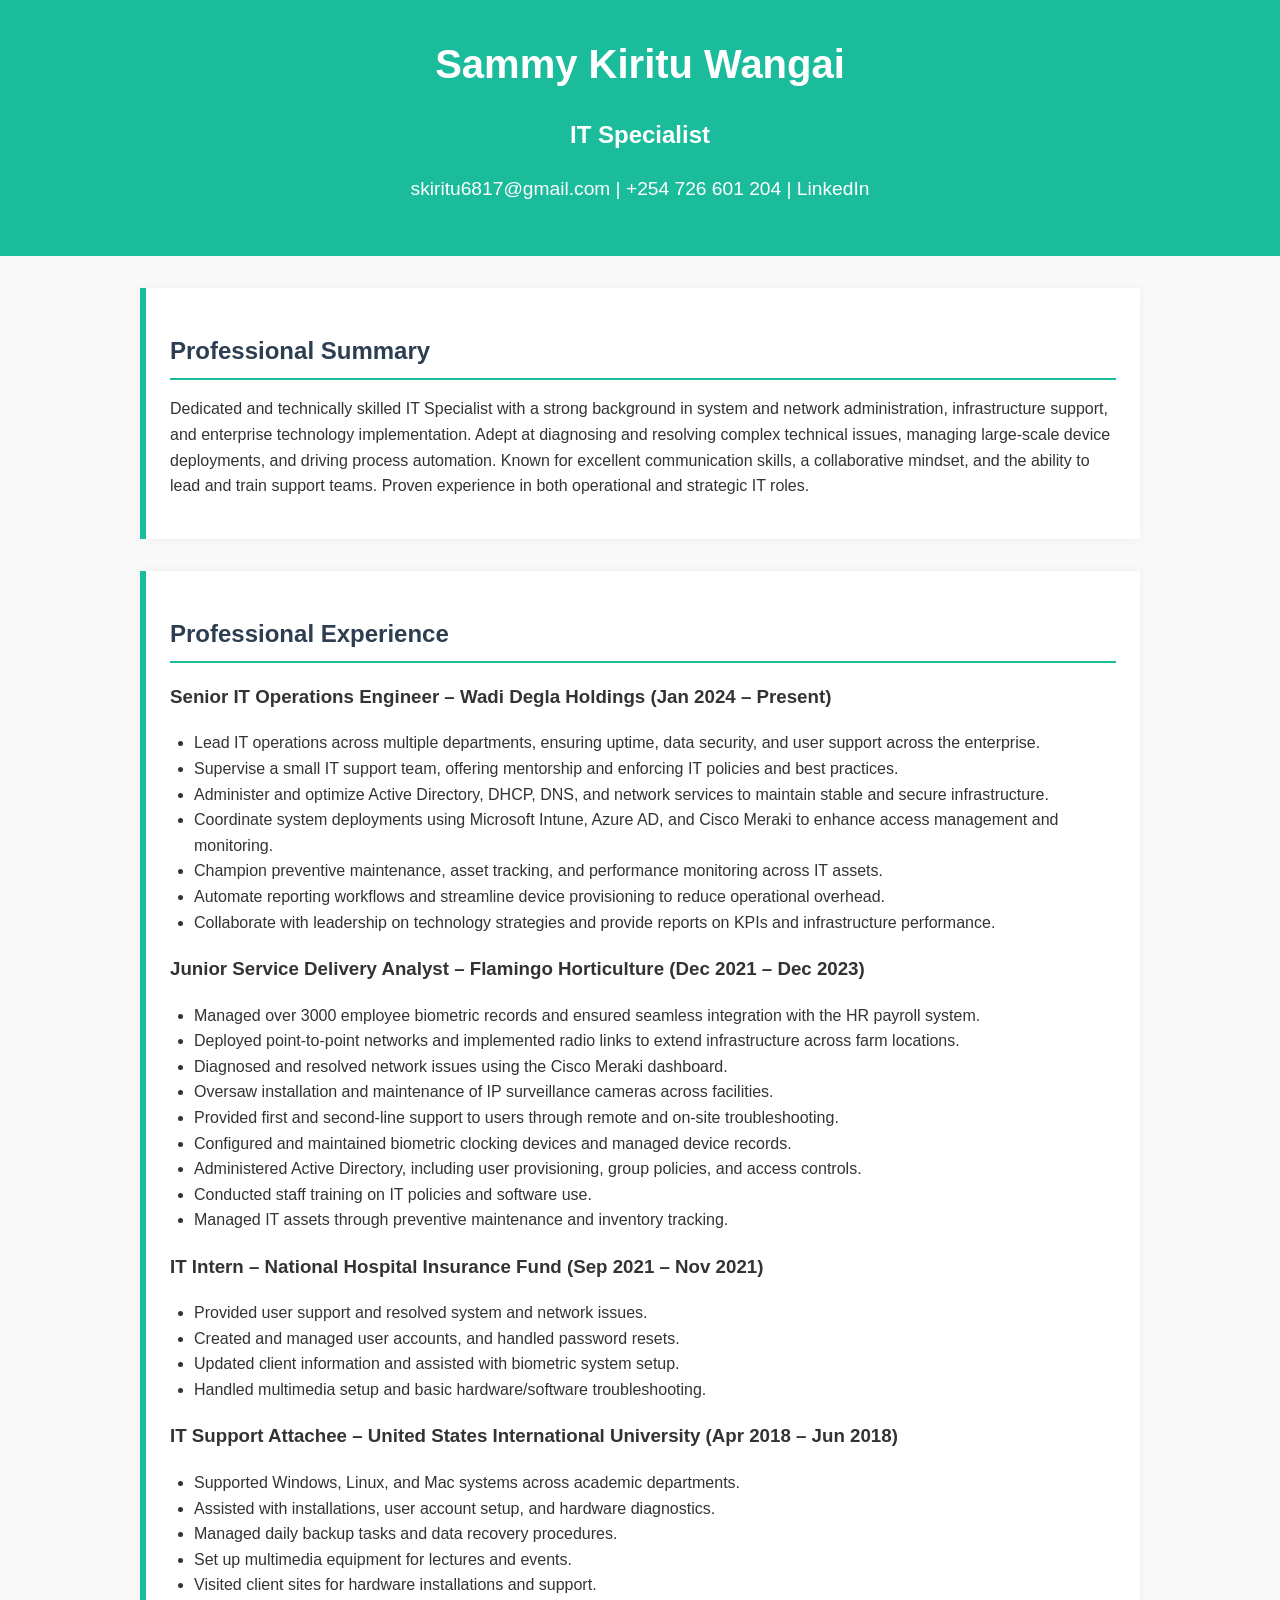
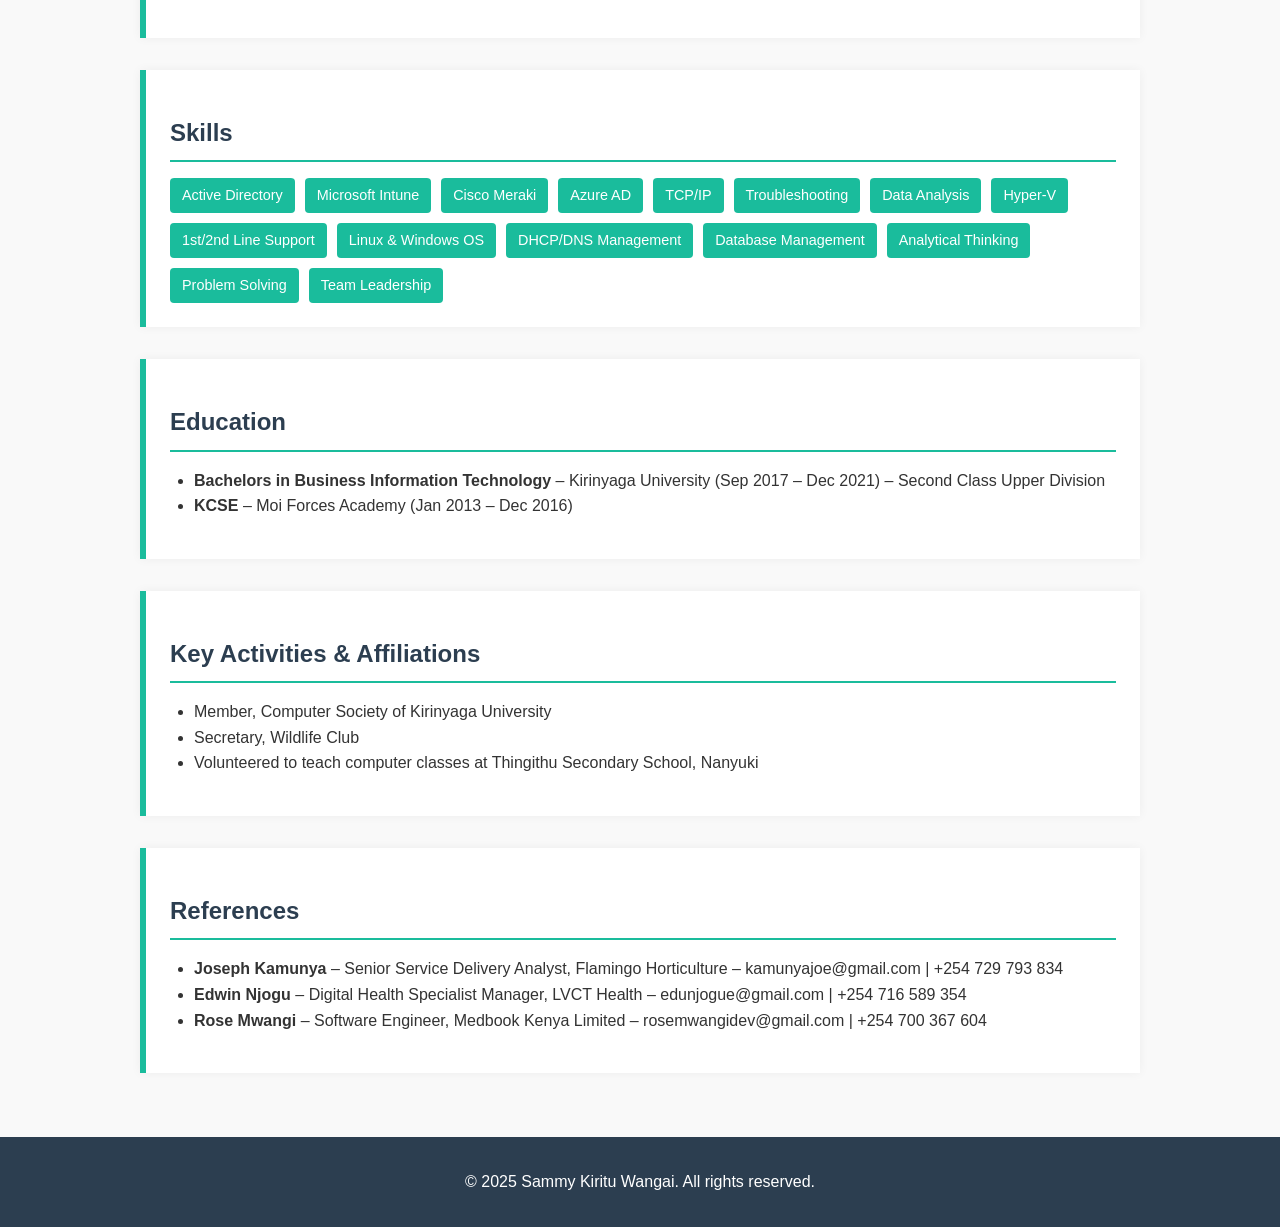
==== index.html @ 6f8961e1 "Update index.html" ====
<!DOCTYPE html>
<html lang="en">
<head>
  <meta charset="UTF-8" />
  <meta name="viewport" content="width=device-width, initial-scale=1.0" />
  <title>Sammy Kiritu Wangai - Portfolio</title>
  <style>
    :root {
      --primary-color: #1abc9c;
      --secondary-color: #2c3e50;
      --bg-color: #f9f9f9;
      --text-color: #333;
      --section-bg: #ffffff;
    }

    body {
      margin: 0;
      font-family: 'Segoe UI', Tahoma, Geneva, Verdana, sans-serif;
      background-color: var(--bg-color);
      color: var(--text-color);
      line-height: 1.6;
    }

    header {
      background: var(--primary-color);
      color: white;
      padding: 2rem 1rem;
      text-align: center;
    }

    header h1 {
      margin: 0;
      font-size: 2.5em;
    }

    header p {
      font-size: 1.2em;
    }

    .container {
      max-width: 1000px;
      margin: auto;
      padding: 2rem 1rem;
    }

    .section {
      background-color: var(--section-bg);
      margin-bottom: 2rem;
      padding: 1.5rem;
      border-left: 6px solid var(--primary-color);
      box-shadow: 0 0 10px rgba(0, 0, 0, 0.05);
    }

    .section-title {
      color: var(--secondary-color);
      font-size: 1.5em;
      border-bottom: 2px solid var(--primary-color);
      padding-bottom: 0.5rem;
      margin-bottom: 1rem;
    }

    .skills-grid {
      display: flex;
      flex-wrap: wrap;
      gap: 10px;
    }

    .skill {
      background-color: var(--primary-color);
      color: white;
      padding: 6px 12px;
      border-radius: 4px;
      font-size: 0.9em;
    }

    ul {
      list-style-type: disc;
      padding-left: 1.5rem;
    }

    a {
      color: var(--primary-color);
      text-decoration: none;
    }

    footer {
      text-align: center;
      padding: 2rem 1rem;
      background: var(--secondary-color);
      color: white;
    }
  </style>
</head>
<body>
  <header>
    <h1>Sammy Kiritu Wangai</h1>
    <h2>IT Specialist</h2>
    <p>skiritu6817@gmail.com | +254 726 601 204 | <a href="https://linkedin.com/in/sammy-wangai-91482a144" target="_blank" style="color : white">LinkedIn</a></p>
  </header>

  <div class="container">
    <section class="section">
      <h2 class="section-title">Professional Summary</h2>
      <p>Dedicated and technically skilled IT Specialist with a strong background in system and network administration, infrastructure support, and enterprise technology implementation. Adept at diagnosing and resolving complex technical issues, managing large-scale device deployments, and driving process automation. Known for excellent communication skills, a collaborative mindset, and the ability to lead and train support teams. Proven experience in both operational and strategic IT roles.</p>
    </section>

    <section class="section">
      <h2 class="section-title">Professional Experience</h2>
      <h3>Senior IT Operations Engineer – Wadi Degla Holdings (Jan 2024 – Present)</h3>
      <ul>
        <li>Lead IT operations across multiple departments, ensuring uptime, data security, and user support across the enterprise.</li>
        <li>Supervise a small IT support team, offering mentorship and enforcing IT policies and best practices.</li>
        <li>Administer and optimize Active Directory, DHCP, DNS, and network services to maintain stable and secure infrastructure.</li>
        <li>Coordinate system deployments using Microsoft Intune, Azure AD, and Cisco Meraki to enhance access management and monitoring.</li>
        <li>Champion preventive maintenance, asset tracking, and performance monitoring across IT assets.</li>
        <li>Automate reporting workflows and streamline device provisioning to reduce operational overhead.</li>
        <li>Collaborate with leadership on technology strategies and provide reports on KPIs and infrastructure performance.</li>
      </ul>
      <h3>Junior Service Delivery Analyst – Flamingo Horticulture (Dec 2021 – Dec 2023)</h3>
      <ul>
        <li>Managed over 3000 employee biometric records and ensured seamless integration with the HR payroll system.</li>
        <li>Deployed point-to-point networks and implemented radio links to extend infrastructure across farm locations.</li>
        <li>Diagnosed and resolved network issues using the Cisco Meraki dashboard.</li>
        <li>Oversaw installation and maintenance of IP surveillance cameras across facilities.</li>
        <li>Provided first and second-line support to users through remote and on-site troubleshooting.</li>
        <li>Configured and maintained biometric clocking devices and managed device records.</li>
        <li>Administered Active Directory, including user provisioning, group policies, and access controls.</li>
        <li>Conducted staff training on IT policies and software use.</li>
        <li>Managed IT assets through preventive maintenance and inventory tracking.</li>
      </ul>
      <h3>IT Intern – National Hospital Insurance Fund (Sep 2021 – Nov 2021)</h3>
      <ul>
        <li>Provided user support and resolved system and network issues.</li>
        <li>Created and managed user accounts, and handled password resets.</li>
        <li>Updated client information and assisted with biometric system setup.</li>
        <li>Handled multimedia setup and basic hardware/software troubleshooting.</li>
      </ul>
      <h3>IT Support Attachee – United States International University (Apr 2018 – Jun 2018)</h3>
      <ul>
        <li>Supported Windows, Linux, and Mac systems across academic departments.</li>
        <li>Assisted with installations, user account setup, and hardware diagnostics.</li>
        <li>Managed daily backup tasks and data recovery procedures.</li>
        <li>Set up multimedia equipment for lectures and events.</li>
        <li>Visited client sites for hardware installations and support.</li>
      </ul>
    </section>

    <section class="section">
      <h2 class="section-title">Skills</h2>
      <div class="skills-grid">
        <span class="skill">Active Directory</span>
        <span class="skill">Microsoft Intune</span>
        <span class="skill">Cisco Meraki</span>
        <span class="skill">Azure AD</span>
        <span class="skill">TCP/IP</span>
        <span class="skill">Troubleshooting</span>
        <span class="skill">Data Analysis</span>
        <span class="skill">Hyper-V</span>
        <span class="skill">1st/2nd Line Support</span>
        <span class="skill">Linux & Windows OS</span>
        <span class="skill">DHCP/DNS Management</span>
        <span class="skill">Database Management</span>
        <span class="skill">Analytical Thinking</span>
        <span class="skill">Problem Solving</span>
        <span class="skill">Team Leadership</span>
      </div>
    </section>

    <section class="section">
      <h2 class="section-title">Education</h2>
      <ul>
        <li><strong>Bachelors in Business Information Technology</strong> – Kirinyaga University (Sep 2017 – Dec 2021) – Second Class Upper Division</li>
        <li><strong>KCSE</strong> – Moi Forces Academy (Jan 2013 – Dec 2016)</li>
      </ul>
    </section>

    <section class="section">
      <h2 class="section-title">Key Activities & Affiliations</h2>
      <ul>
        <li>Member, Computer Society of Kirinyaga University</li>
        <li>Secretary, Wildlife Club</li>
        <li>Volunteered to teach computer classes at Thingithu Secondary School, Nanyuki</li>
      </ul>
    </section>

    <section class="section">
      <h2 class="section-title">References</h2>
      <ul>
        <li><strong>Joseph Kamunya</strong> – Senior Service Delivery Analyst, Flamingo Horticulture – kamunyajoe@gmail.com | +254 729 793 834</li>
        <li><strong>Edwin Njogu</strong> – Digital Health Specialist Manager, LVCT Health – edunjogue@gmail.com | +254 716 589 354</li>
        <li><strong>Rose Mwangi</strong> – Software Engineer, Medbook Kenya Limited – rosemwangidev@gmail.com | +254 700 367 604</li>
      </ul>
    </section>
  </div>

  <footer>
    &copy; 2025 Sammy Kiritu Wangai. All rights reserved.
  </footer>
</body>
</html>
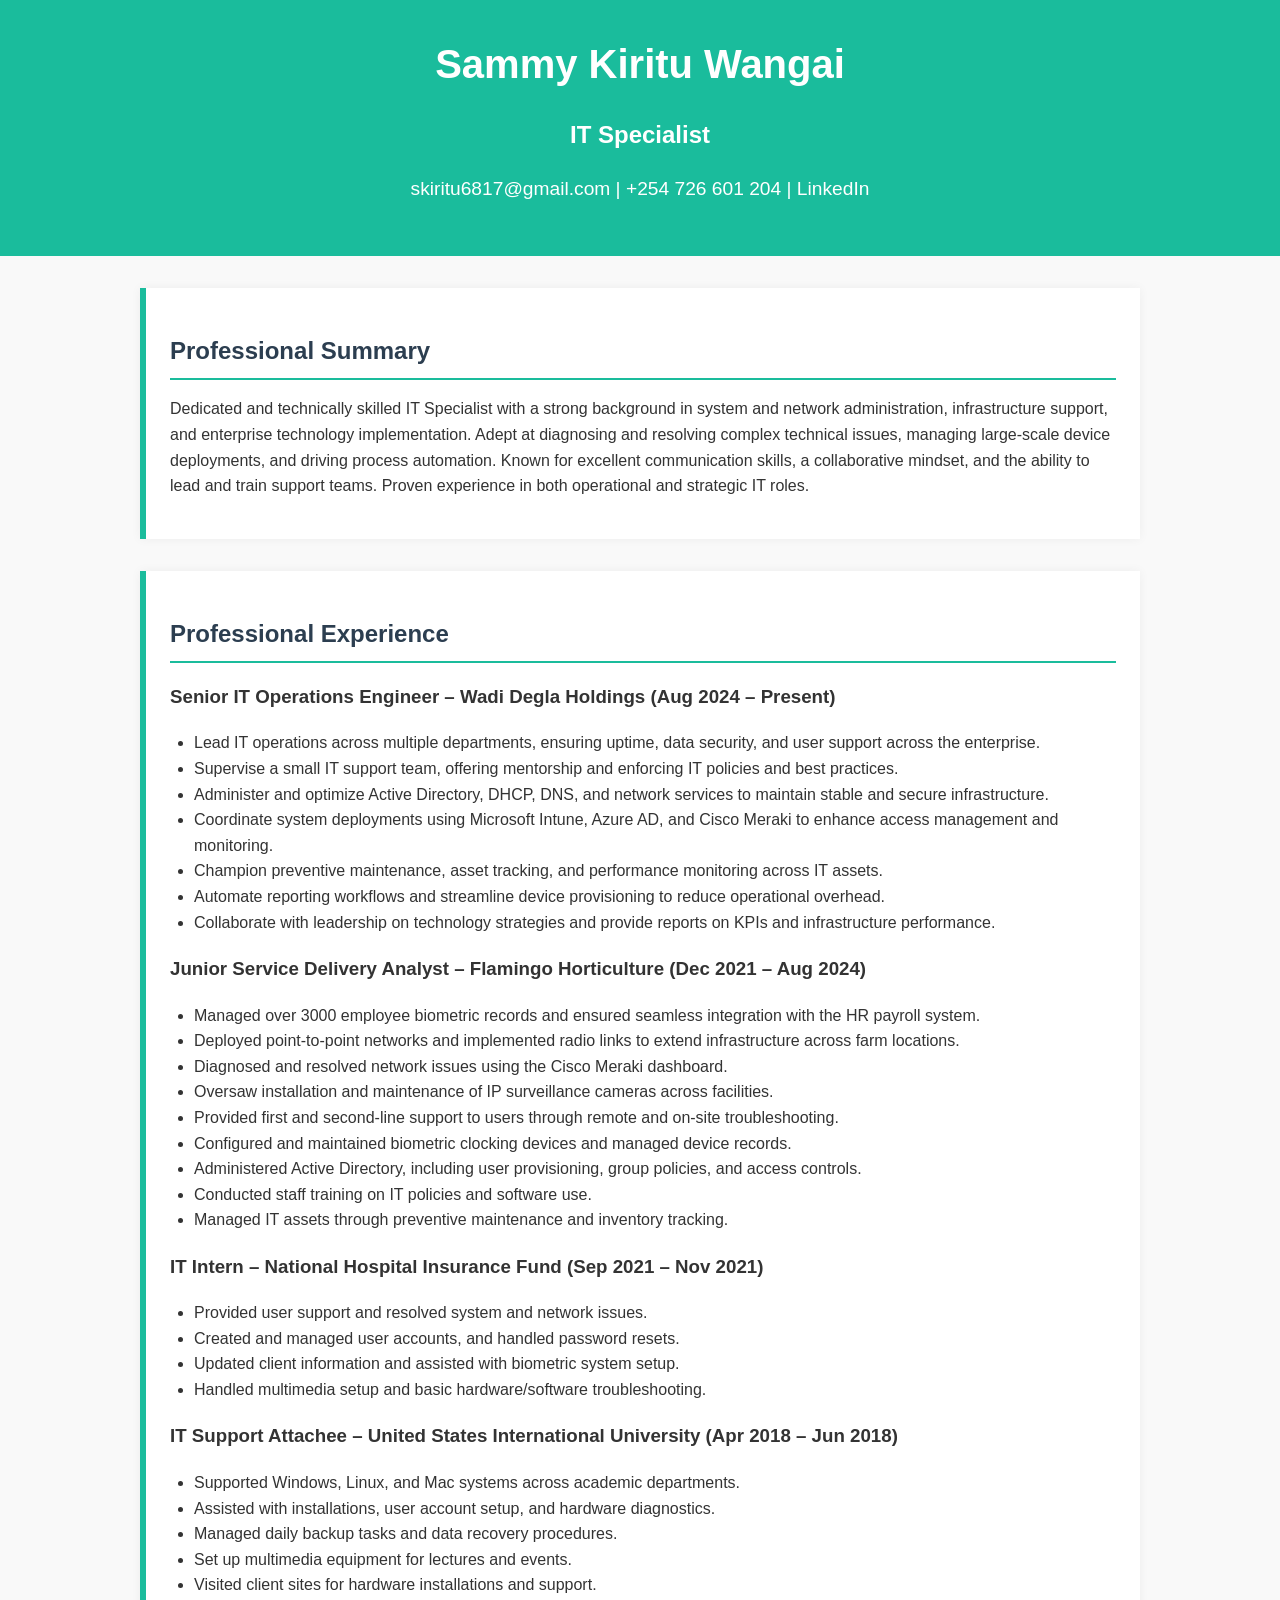
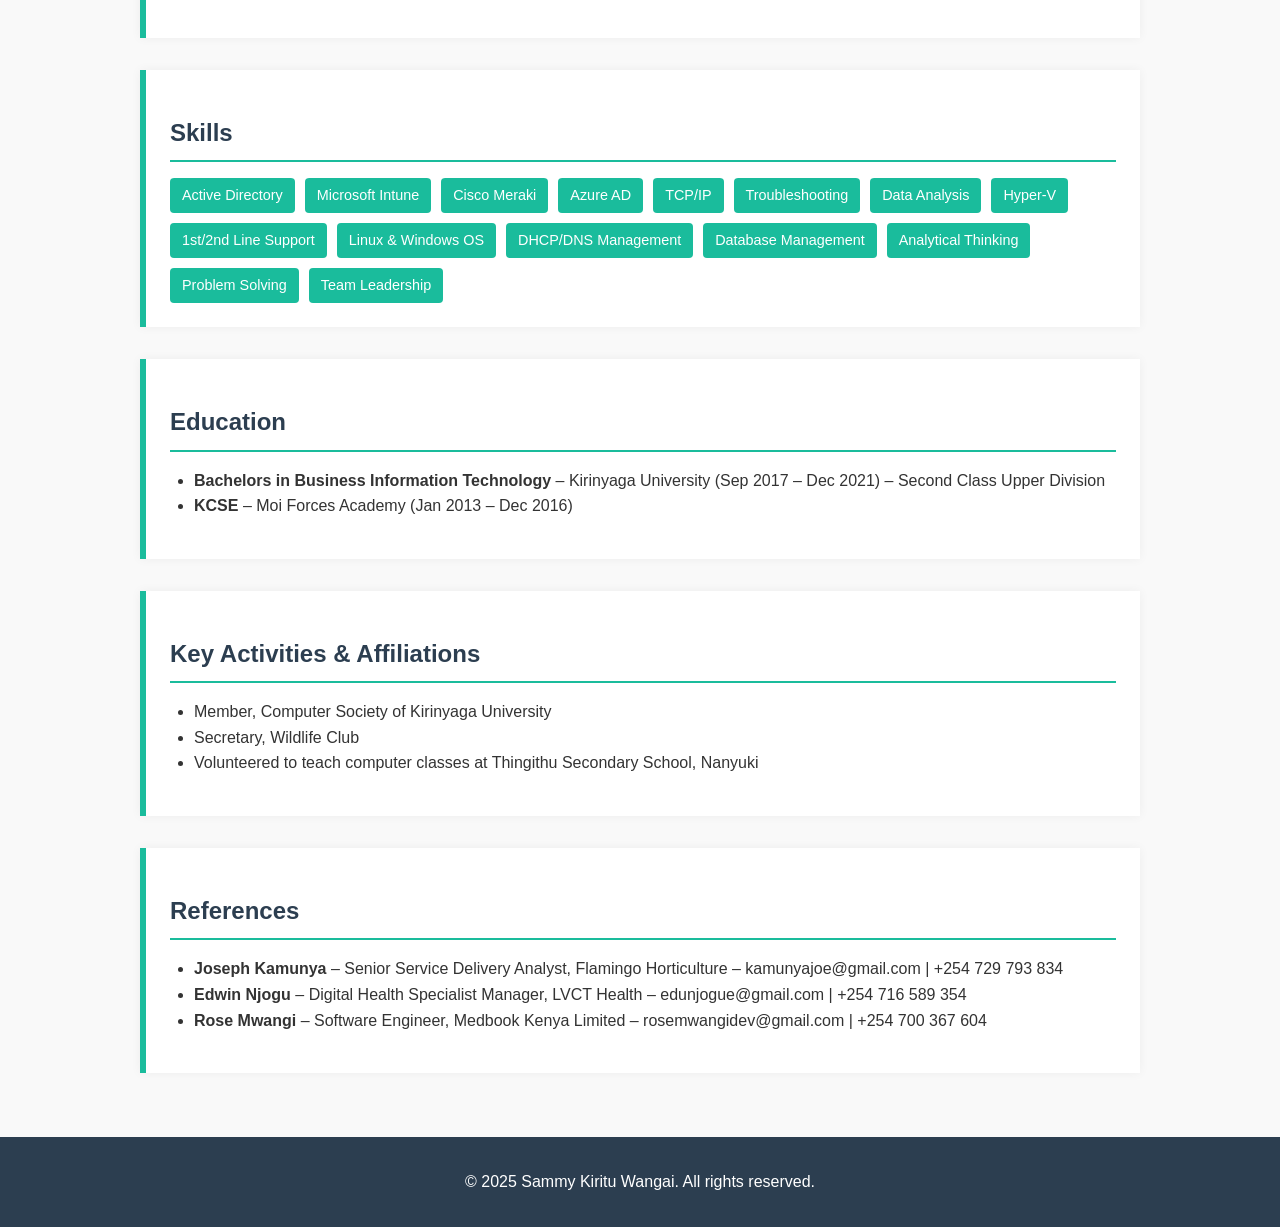
==== commit 4e52fa4b: "Update index.html" ====
--- a/index.html
+++ b/index.html
@@ -106,7 +106,7 @@
 
     <section class="section">
       <h2 class="section-title">Professional Experience</h2>
-      <h3>Senior IT Operations Engineer – Wadi Degla Holdings (Jan 2024 – Present)</h3>
+      <h3>Senior IT Operations Engineer – Wadi Degla Holdings (Aug 2024 – Present)</h3>
       <ul>
         <li>Lead IT operations across multiple departments, ensuring uptime, data security, and user support across the enterprise.</li>
         <li>Supervise a small IT support team, offering mentorship and enforcing IT policies and best practices.</li>
@@ -116,7 +116,7 @@
         <li>Automate reporting workflows and streamline device provisioning to reduce operational overhead.</li>
         <li>Collaborate with leadership on technology strategies and provide reports on KPIs and infrastructure performance.</li>
       </ul>
-      <h3>Junior Service Delivery Analyst – Flamingo Horticulture (Dec 2021 – Dec 2023)</h3>
+      <h3>Junior Service Delivery Analyst – Flamingo Horticulture (Dec 2021 – Aug 2024)</h3>
       <ul>
         <li>Managed over 3000 employee biometric records and ensured seamless integration with the HR payroll system.</li>
         <li>Deployed point-to-point networks and implemented radio links to extend infrastructure across farm locations.</li>
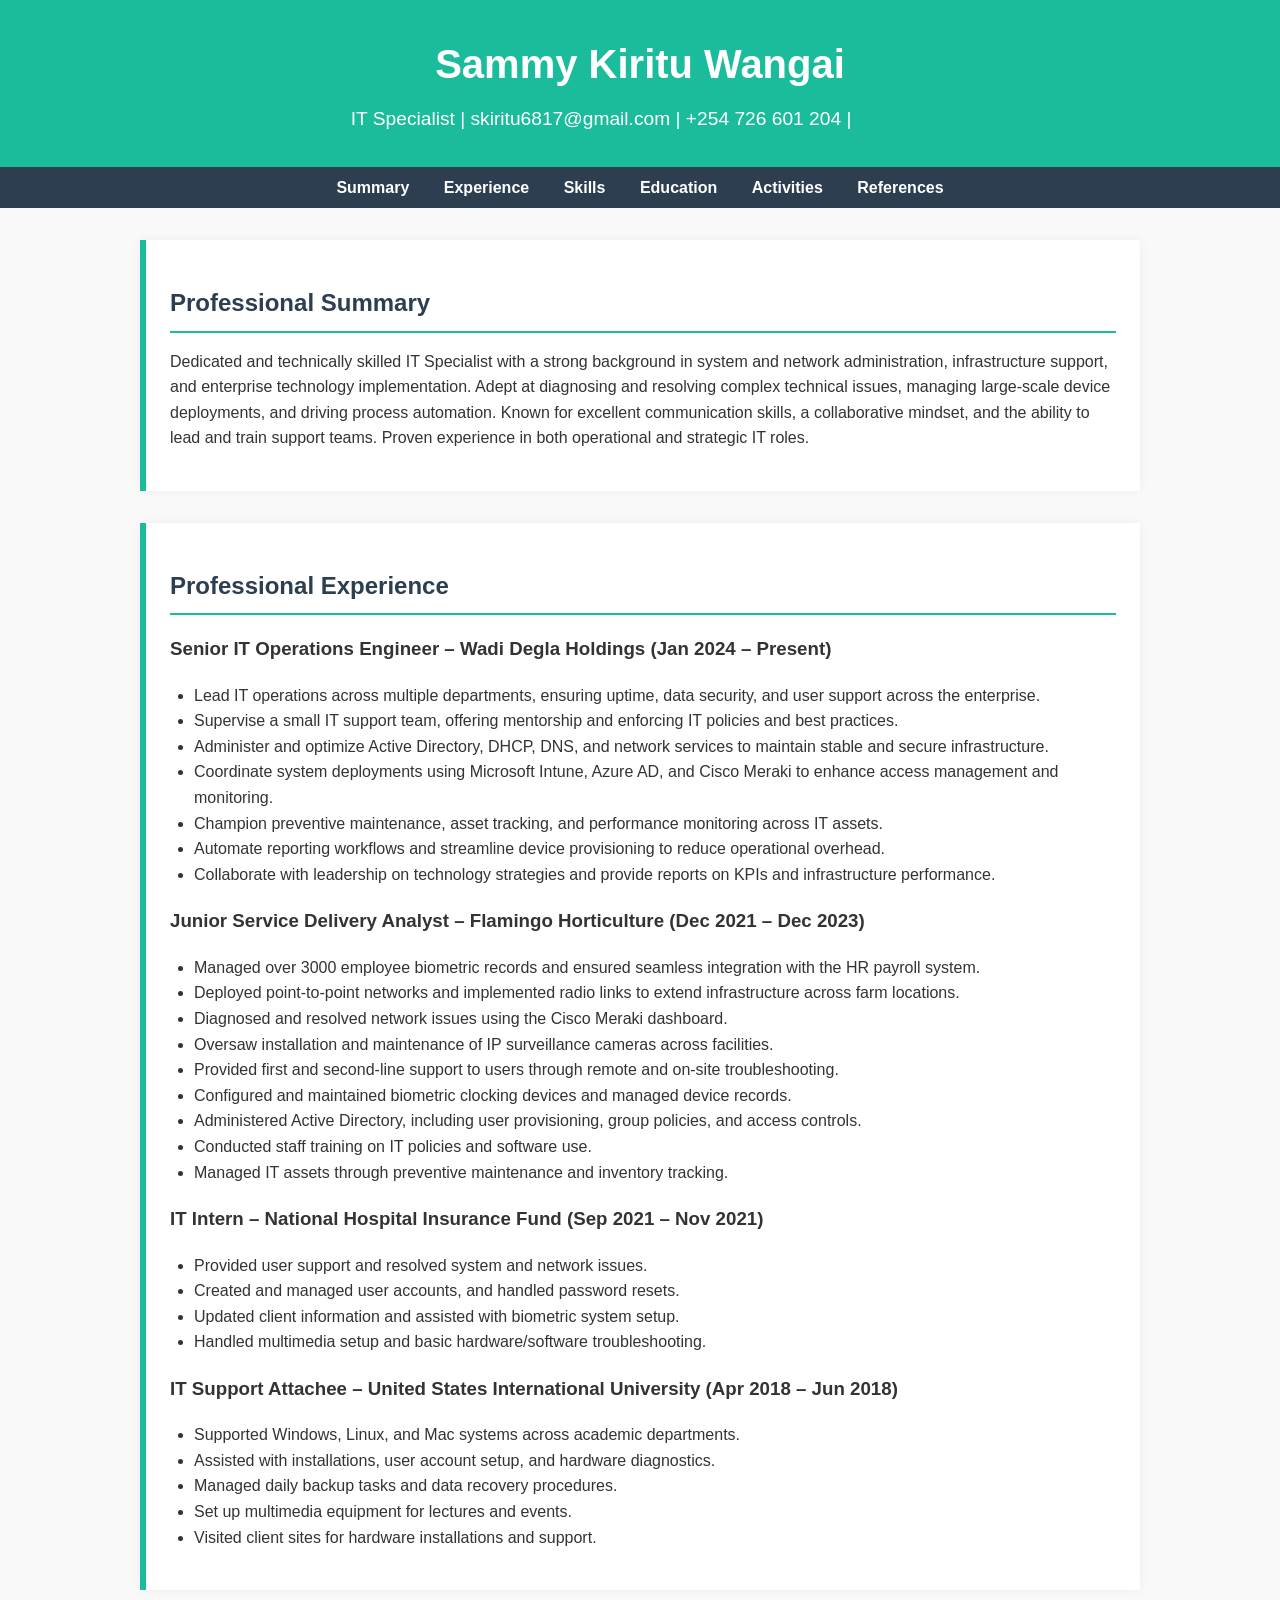
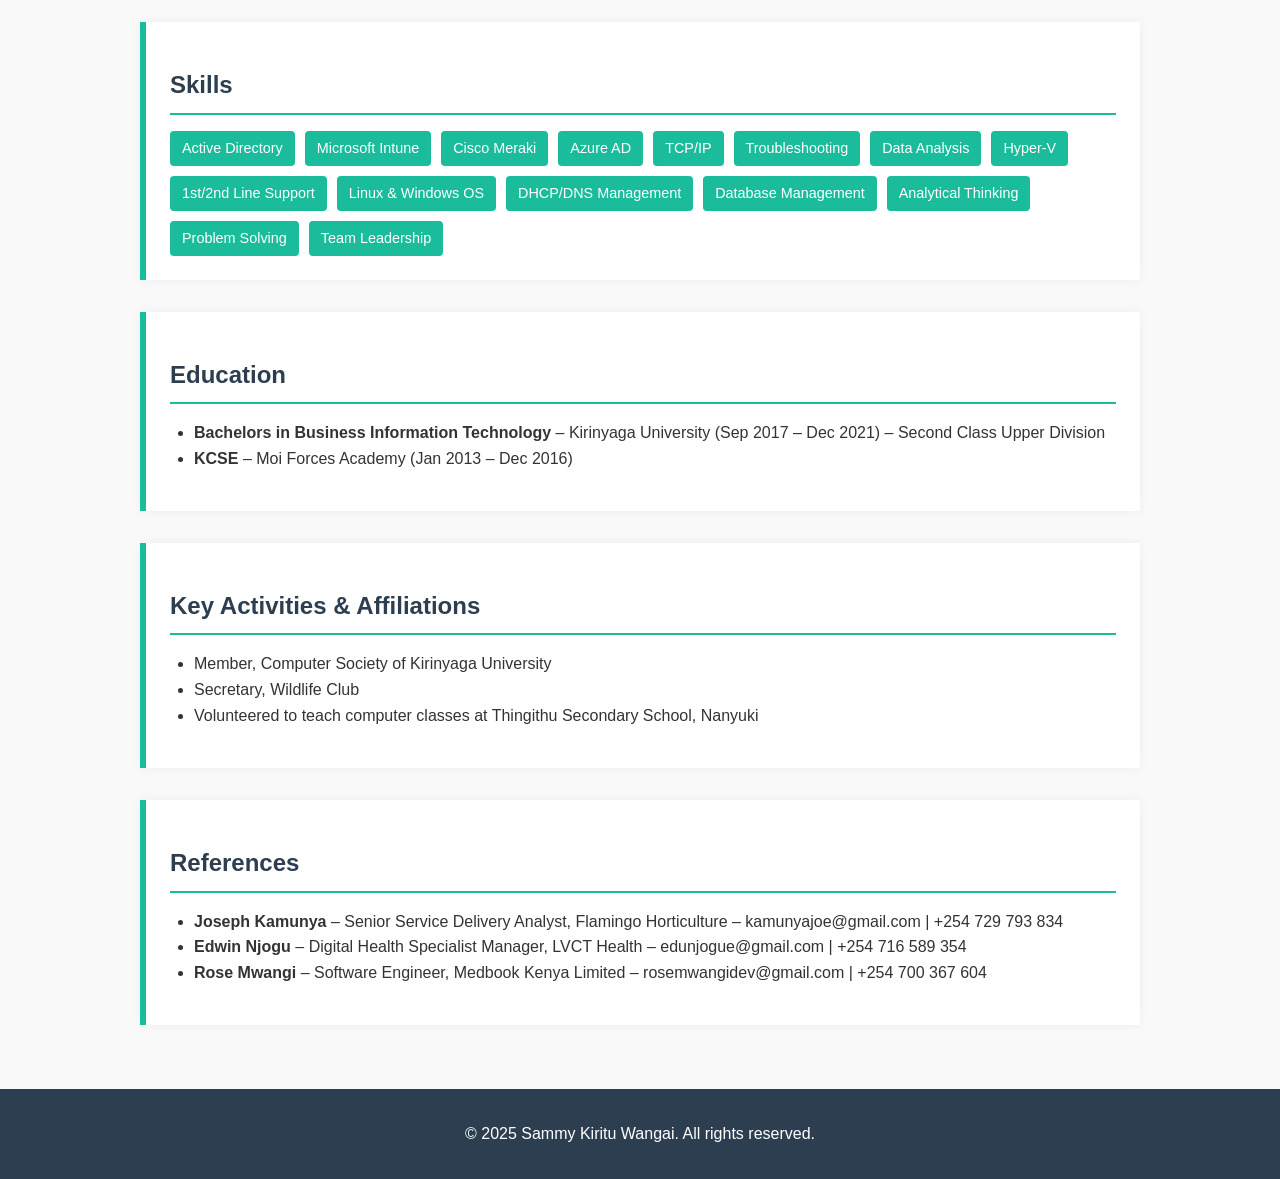
==== commit 44d1be20: "Update index.html" ====
--- a/index.html
+++ b/index.html
@@ -24,7 +24,7 @@
     header {
       background: var(--primary-color);
       color: white;
-      padding: 2rem 1rem;
+      padding: 2rem 1rem 1rem;
       text-align: center;
     }
 
@@ -35,6 +35,24 @@
 
     header p {
       font-size: 1.2em;
+      margin: 0.5rem 0 1rem;
+    }
+
+    nav {
+      background-color: var(--secondary-color);
+      padding: 0.5rem;
+      text-align: center;
+    }
+
+    nav a {
+      color: white;
+      margin: 0 15px;
+      text-decoration: none;
+      font-weight: bold;
+    }
+
+    nav a:hover {
+      text-decoration: underline;
     }
 
     .container {
@@ -94,19 +112,27 @@
 <body>
   <header>
     <h1>Sammy Kiritu Wangai</h1>
-    <h2>IT Specialist</h2>
-    <p>skiritu6817@gmail.com | +254 726 601 204 | <a href="https://linkedin.com/in/sammy-wangai-91482a144" target="_blank" style="color : white">LinkedIn</a></p>
+    <p>IT Specialist | skiritu6817@gmail.com | +254 726 601 204 | <a href="https://linkedin.com/in/sammy-wangai-91482a144" target="_blank">LinkedIn</a></p>
   </header>
 
+  <nav>
+    <a href="#summary">Summary</a>
+    <a href="#experience">Experience</a>
+    <a href="#skills">Skills</a>
+    <a href="#education">Education</a>
+    <a href="#activities">Activities</a>
+    <a href="#references">References</a>
+  </nav>
+
   <div class="container">
-    <section class="section">
+    <section class="section" id="summary">
       <h2 class="section-title">Professional Summary</h2>
       <p>Dedicated and technically skilled IT Specialist with a strong background in system and network administration, infrastructure support, and enterprise technology implementation. Adept at diagnosing and resolving complex technical issues, managing large-scale device deployments, and driving process automation. Known for excellent communication skills, a collaborative mindset, and the ability to lead and train support teams. Proven experience in both operational and strategic IT roles.</p>
     </section>
 
-    <section class="section">
+    <section class="section" id="experience">
       <h2 class="section-title">Professional Experience</h2>
-      <h3>Senior IT Operations Engineer – Wadi Degla Holdings (Aug 2024 – Present)</h3>
+      <h3>Senior IT Operations Engineer – Wadi Degla Holdings (Jan 2024 – Present)</h3>
       <ul>
         <li>Lead IT operations across multiple departments, ensuring uptime, data security, and user support across the enterprise.</li>
         <li>Supervise a small IT support team, offering mentorship and enforcing IT policies and best practices.</li>
@@ -116,7 +142,7 @@
         <li>Automate reporting workflows and streamline device provisioning to reduce operational overhead.</li>
         <li>Collaborate with leadership on technology strategies and provide reports on KPIs and infrastructure performance.</li>
       </ul>
-      <h3>Junior Service Delivery Analyst – Flamingo Horticulture (Dec 2021 – Aug 2024)</h3>
+      <h3>Junior Service Delivery Analyst – Flamingo Horticulture (Dec 2021 – Dec 2023)</h3>
       <ul>
         <li>Managed over 3000 employee biometric records and ensured seamless integration with the HR payroll system.</li>
         <li>Deployed point-to-point networks and implemented radio links to extend infrastructure across farm locations.</li>
@@ -145,7 +171,7 @@
       </ul>
     </section>
 
-    <section class="section">
+    <section class="section" id="skills">
       <h2 class="section-title">Skills</h2>
       <div class="skills-grid">
         <span class="skill">Active Directory</span>
@@ -166,7 +192,7 @@
       </div>
     </section>
 
-    <section class="section">
+    <section class="section" id="education">
       <h2 class="section-title">Education</h2>
       <ul>
         <li><strong>Bachelors in Business Information Technology</strong> – Kirinyaga University (Sep 2017 – Dec 2021) – Second Class Upper Division</li>
@@ -174,7 +200,7 @@
       </ul>
     </section>
 
-    <section class="section">
+    <section class="section" id="activities">
       <h2 class="section-title">Key Activities & Affiliations</h2>
       <ul>
         <li>Member, Computer Society of Kirinyaga University</li>
@@ -183,7 +209,7 @@
       </ul>
     </section>
 
-    <section class="section">
+    <section class="section" id="references">
       <h2 class="section-title">References</h2>
       <ul>
         <li><strong>Joseph Kamunya</strong> – Senior Service Delivery Analyst, Flamingo Horticulture – kamunyajoe@gmail.com | +254 729 793 834</li>
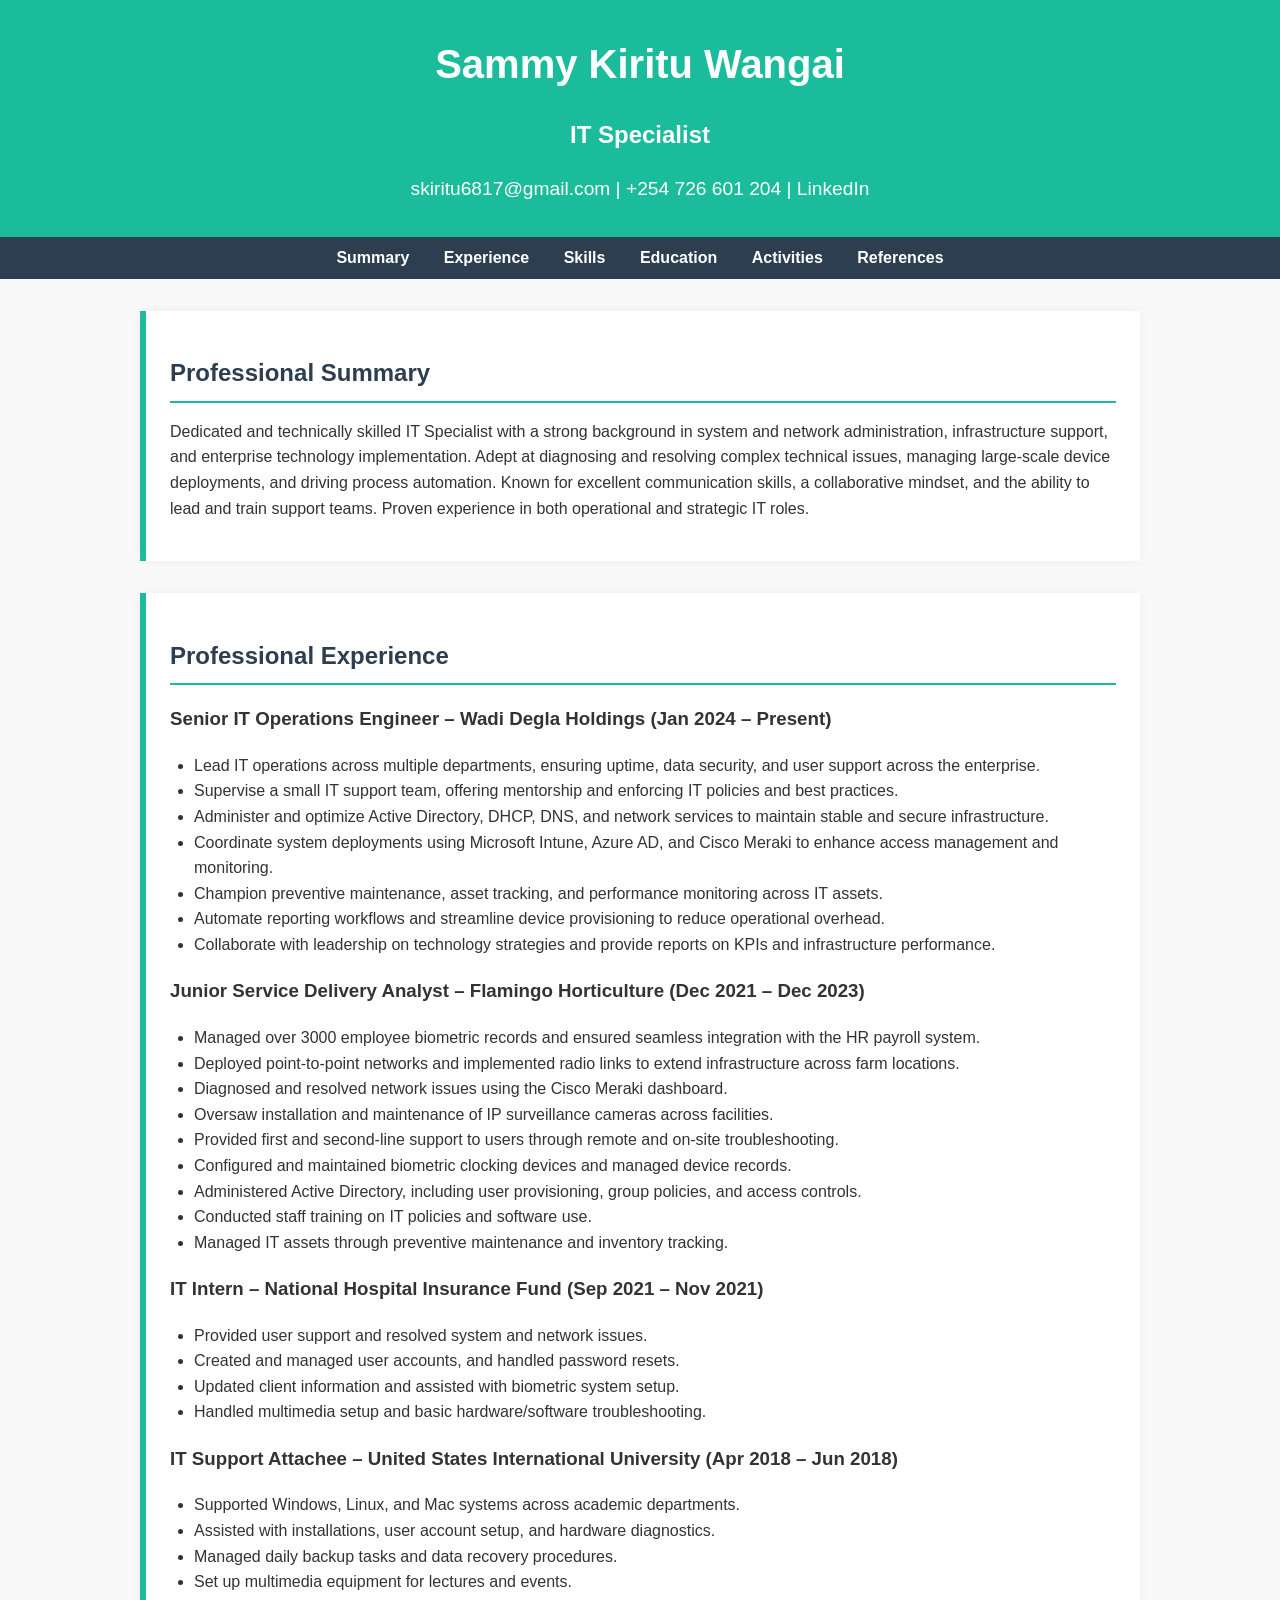
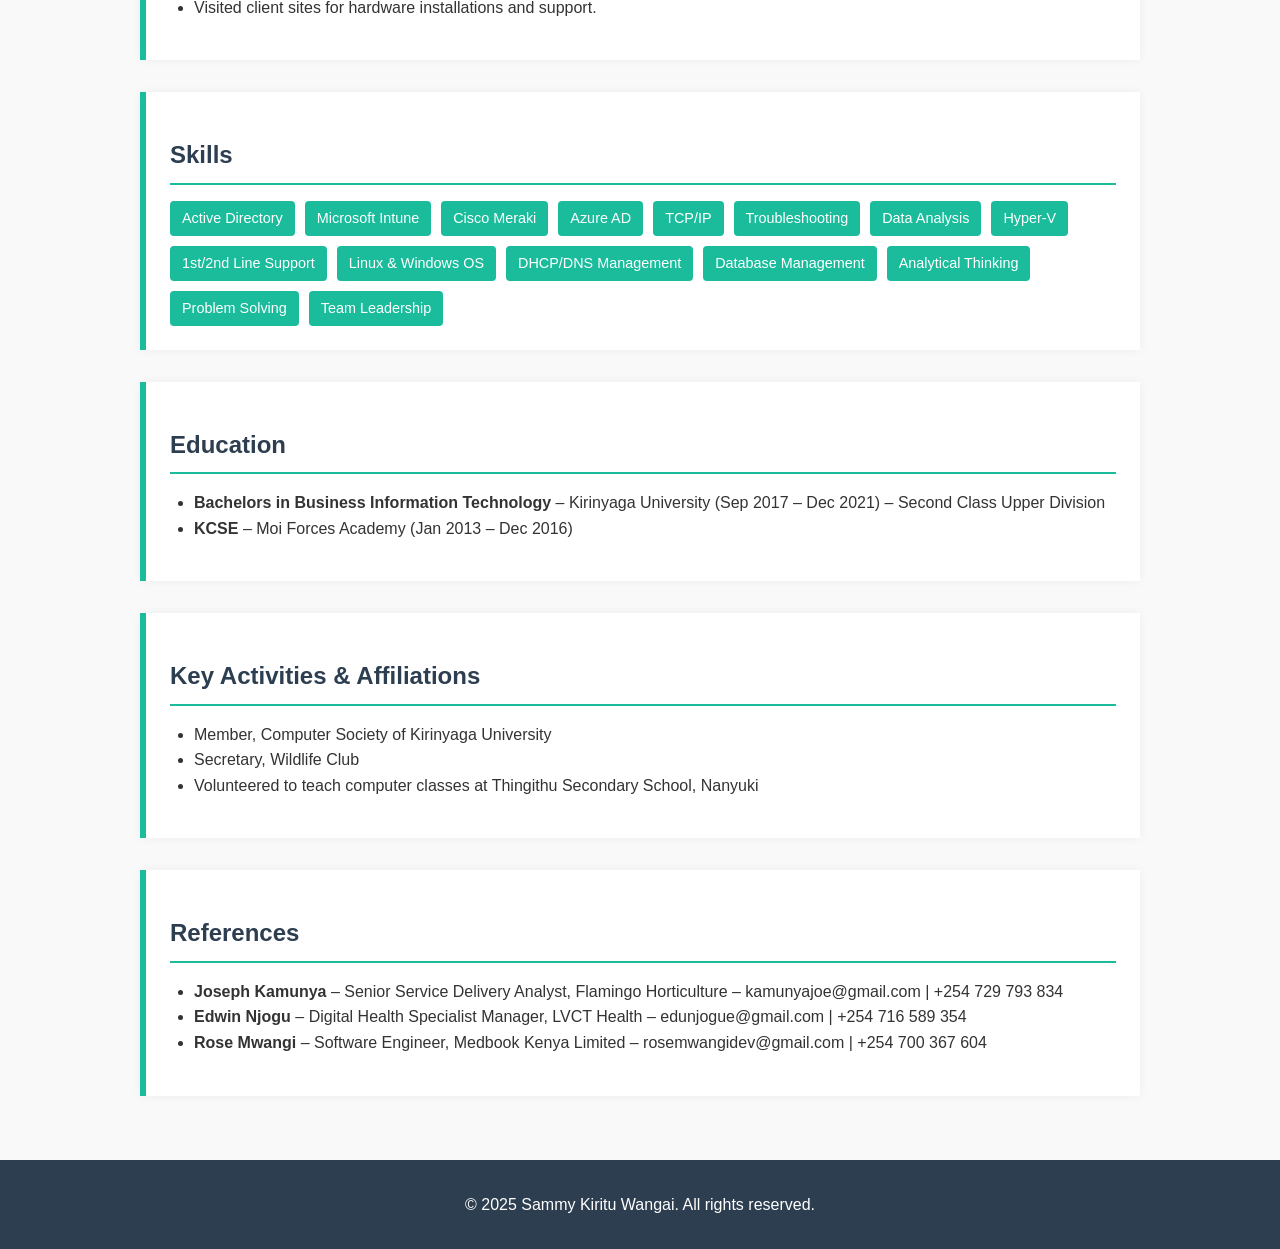
==== commit c5d6a6c0: "Update index.html" ====
--- a/index.html
+++ b/index.html
@@ -112,7 +112,8 @@
 <body>
   <header>
     <h1>Sammy Kiritu Wangai</h1>
-    <p>IT Specialist | skiritu6817@gmail.com | +254 726 601 204 | <a href="https://linkedin.com/in/sammy-wangai-91482a144" target="_blank">LinkedIn</a></p>
+    <h2>IT Specialist</h2>
+    <p>skiritu6817@gmail.com | +254 726 601 204 | <a href="https://linkedin.com/in/sammy-wangai-91482a144" target="_blank" style="color : white">LinkedIn</a></p>
   </header>
 
   <nav>
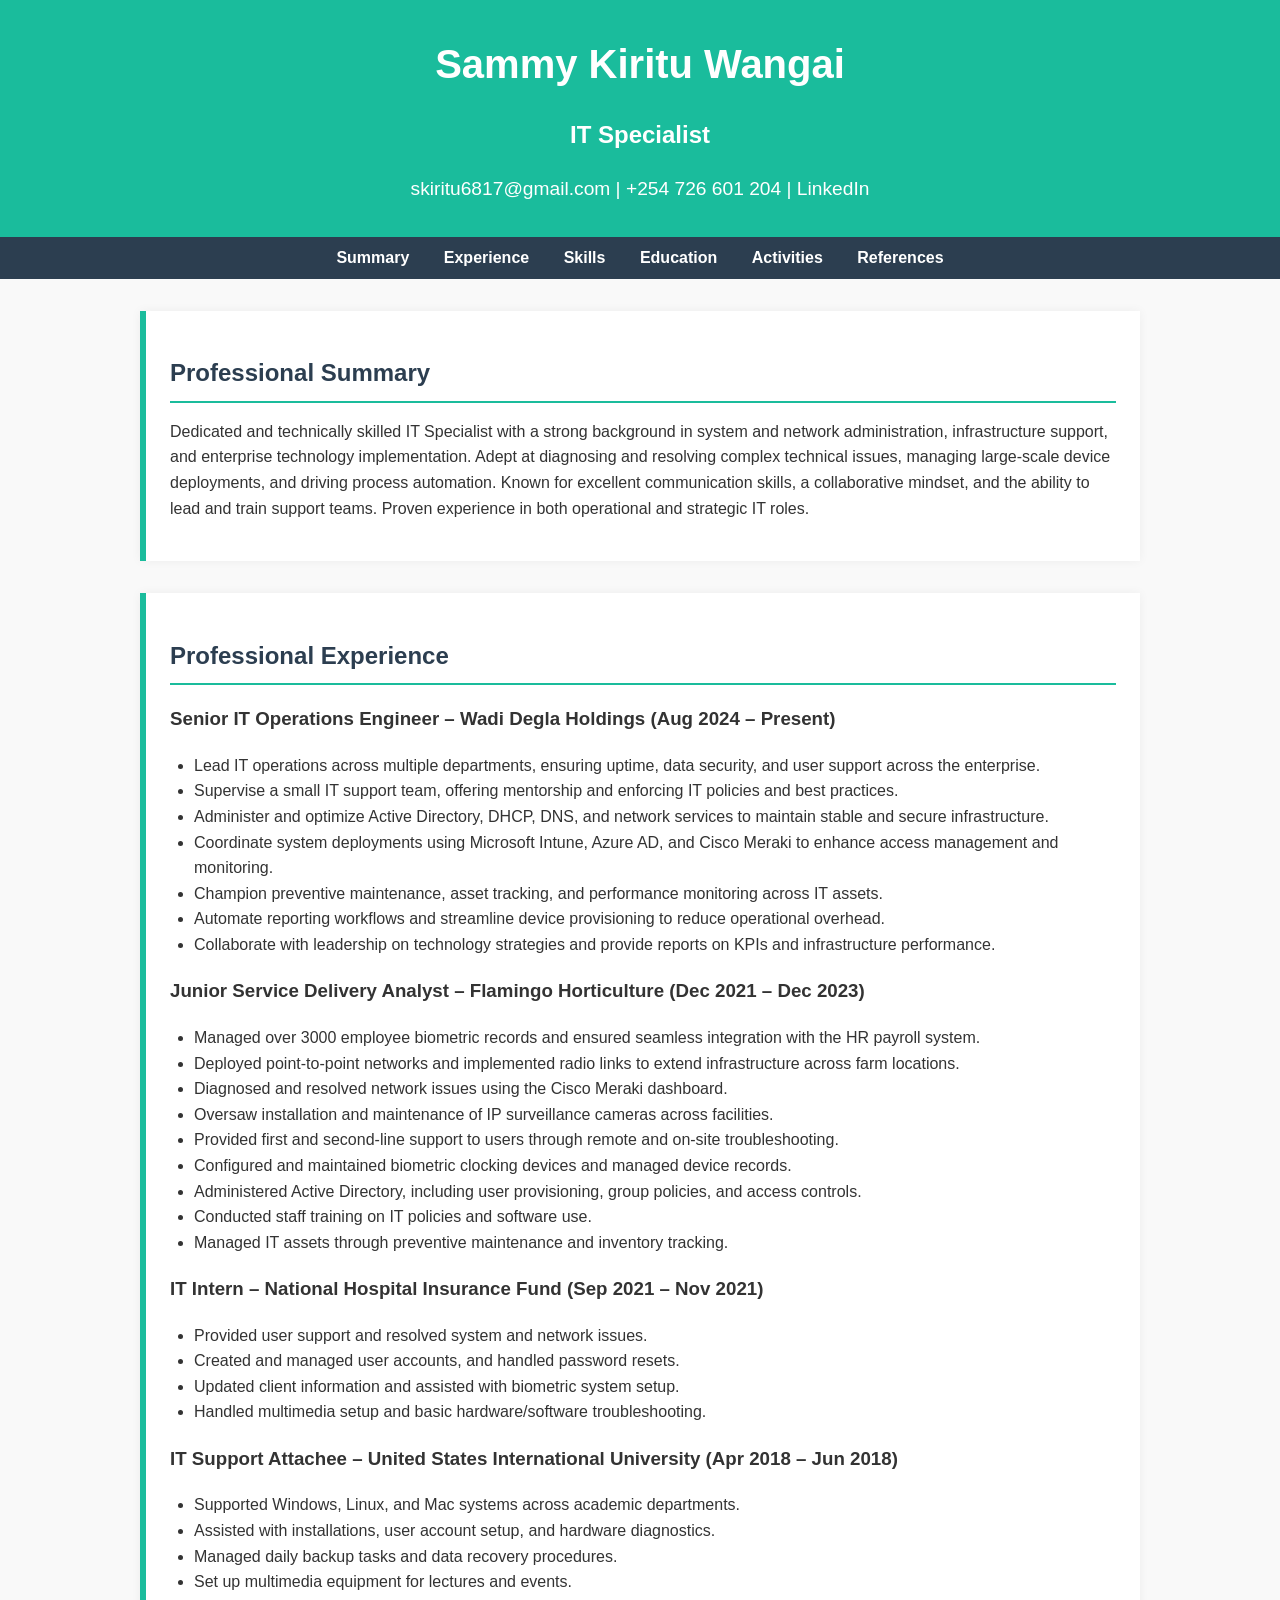
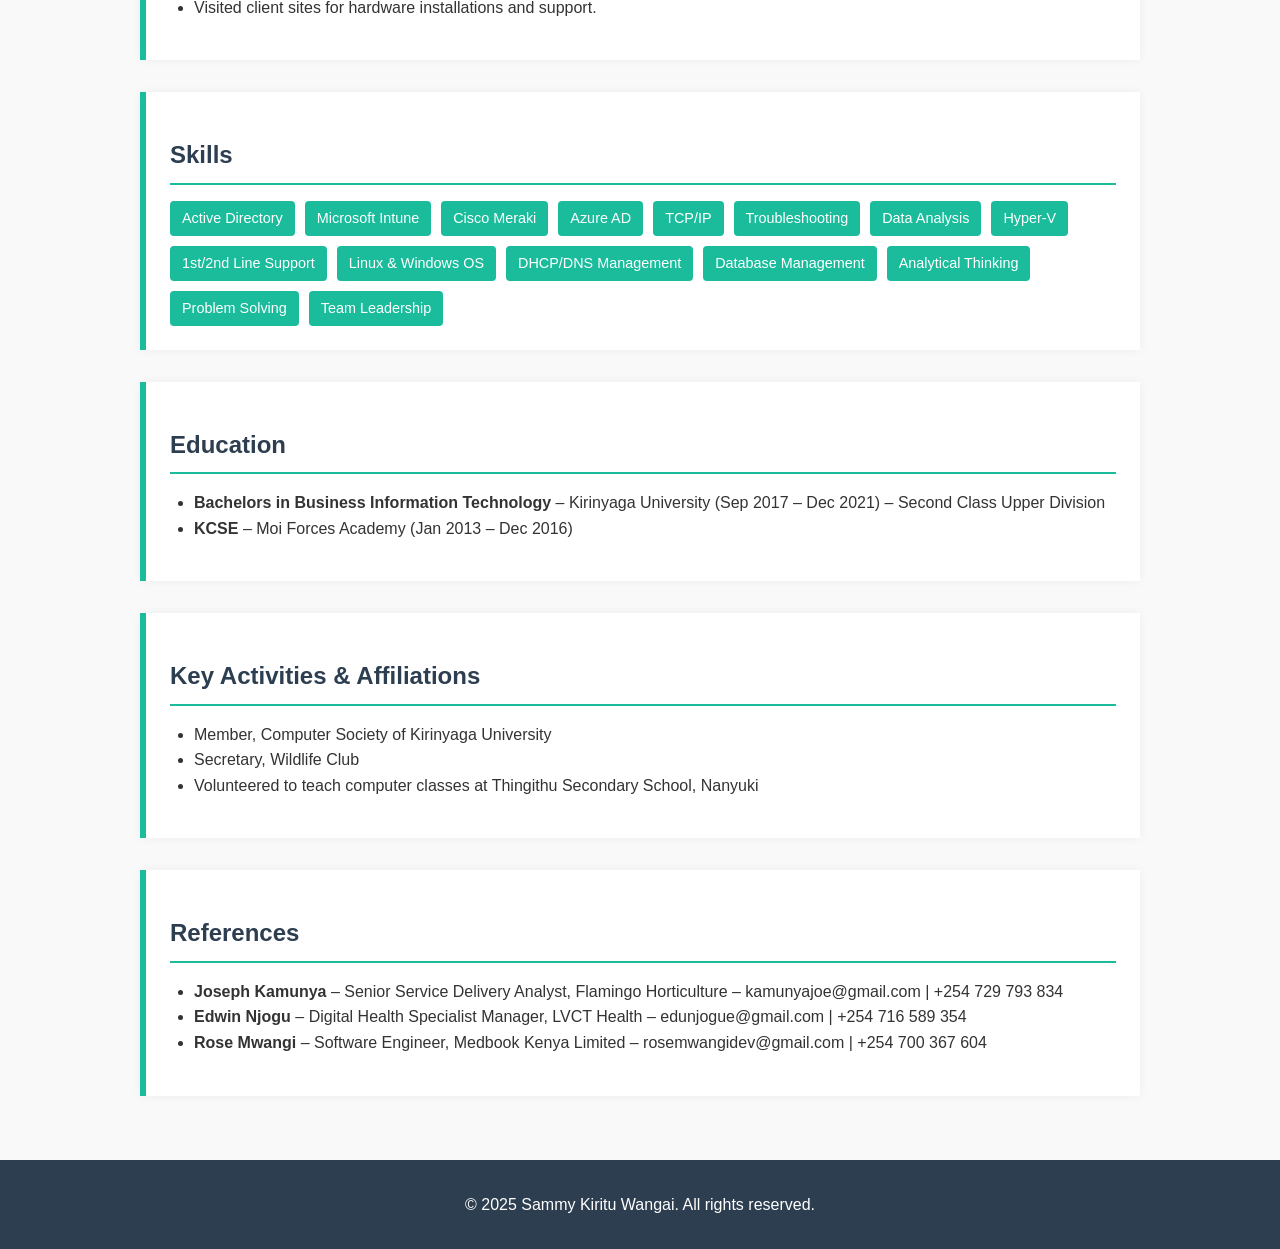
==== commit 12c6a015: "Update index.html" ====
--- a/index.html
+++ b/index.html
@@ -133,7 +133,7 @@
 
     <section class="section" id="experience">
       <h2 class="section-title">Professional Experience</h2>
-      <h3>Senior IT Operations Engineer – Wadi Degla Holdings (Jan 2024 – Present)</h3>
+      <h3>Senior IT Operations Engineer – Wadi Degla Holdings (Aug 2024 – Present)</h3>
       <ul>
         <li>Lead IT operations across multiple departments, ensuring uptime, data security, and user support across the enterprise.</li>
         <li>Supervise a small IT support team, offering mentorship and enforcing IT policies and best practices.</li>
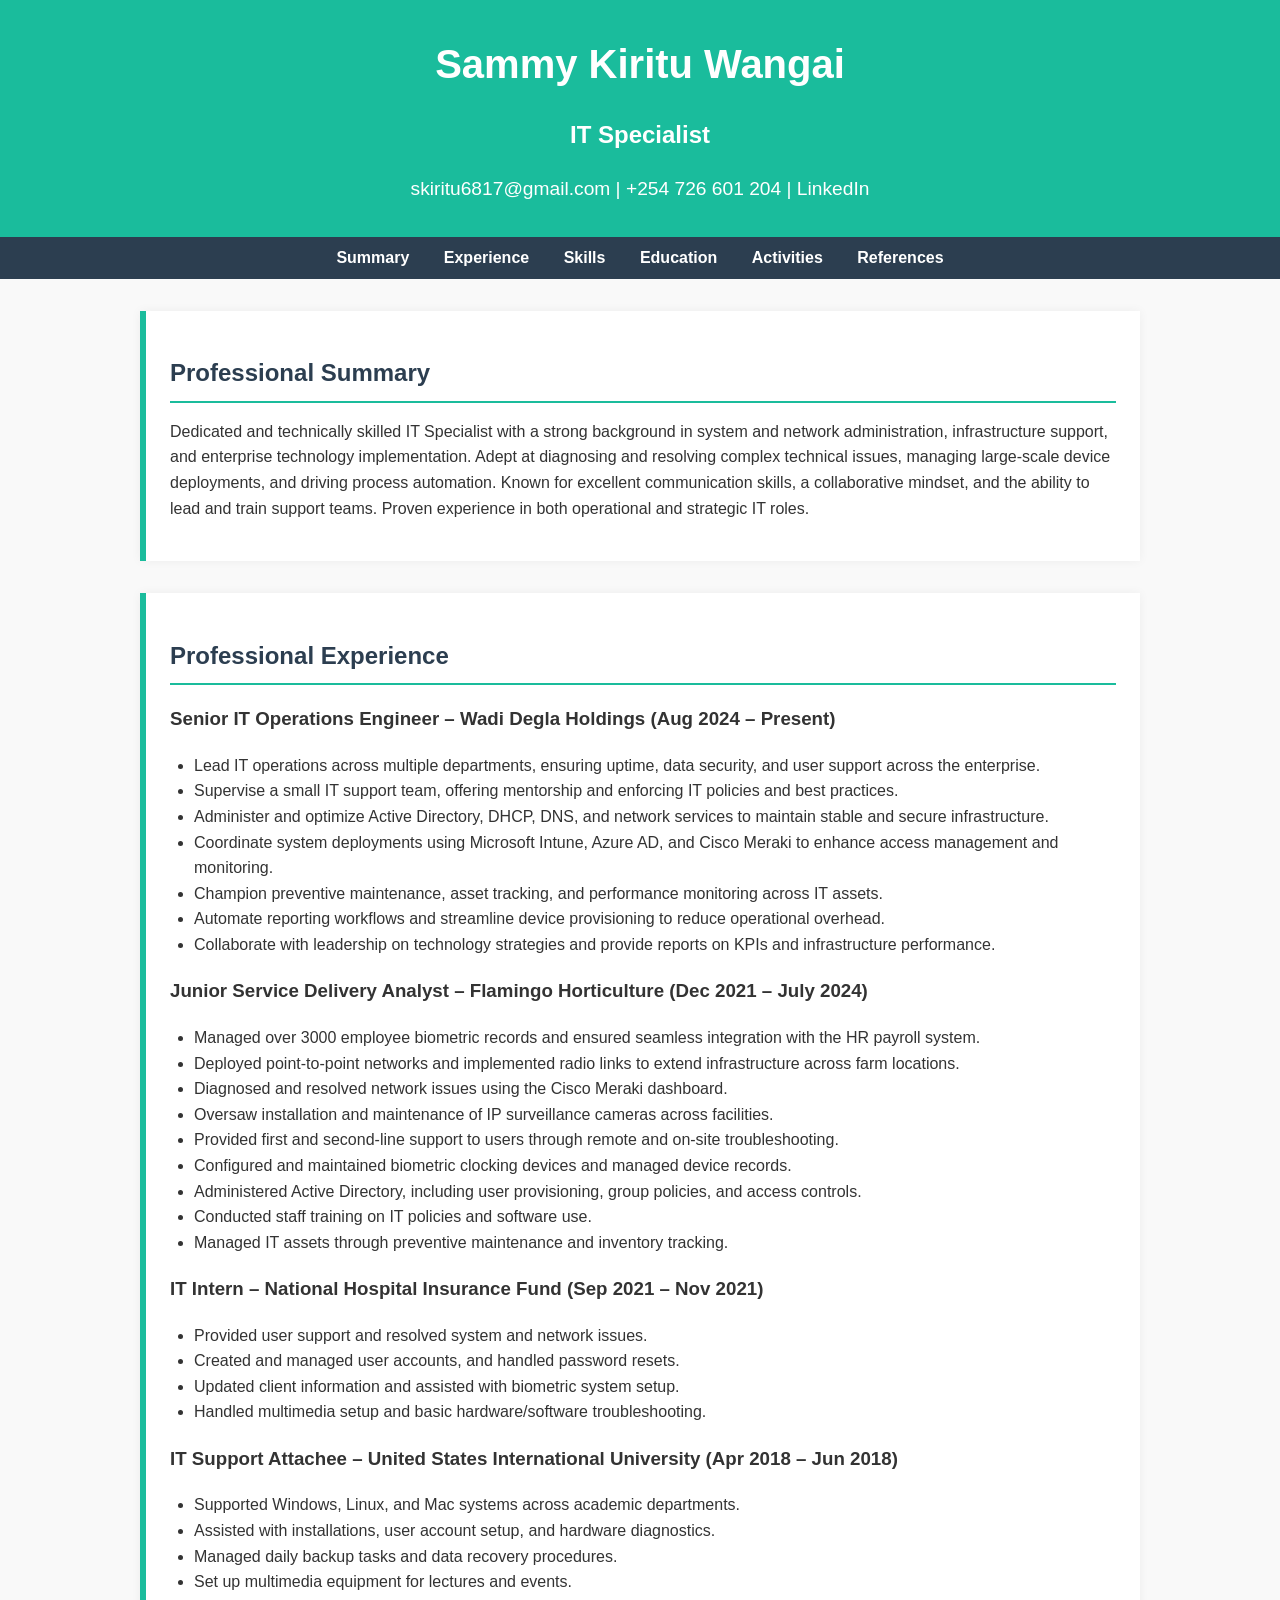
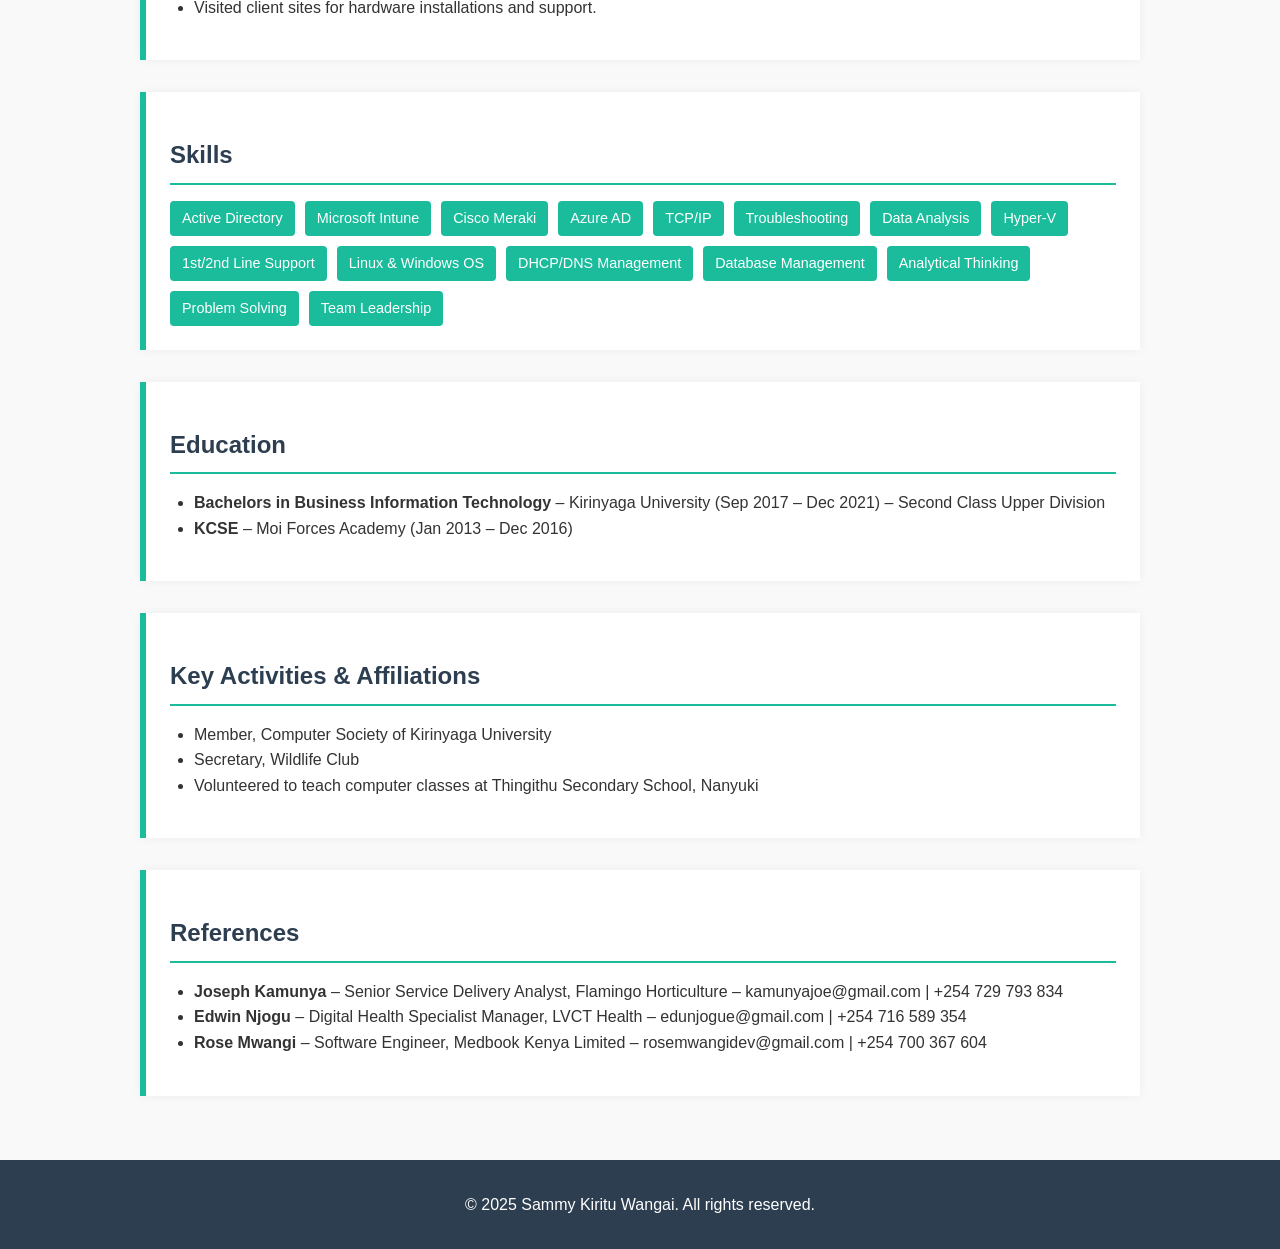
==== commit 3ec9f48c: "Update index.html" ====
--- a/index.html
+++ b/index.html
@@ -143,7 +143,7 @@
         <li>Automate reporting workflows and streamline device provisioning to reduce operational overhead.</li>
         <li>Collaborate with leadership on technology strategies and provide reports on KPIs and infrastructure performance.</li>
       </ul>
-      <h3>Junior Service Delivery Analyst – Flamingo Horticulture (Dec 2021 – Dec 2023)</h3>
+      <h3>Junior Service Delivery Analyst – Flamingo Horticulture (Dec 2021 – July 2024)</h3>
       <ul>
         <li>Managed over 3000 employee biometric records and ensured seamless integration with the HR payroll system.</li>
         <li>Deployed point-to-point networks and implemented radio links to extend infrastructure across farm locations.</li>
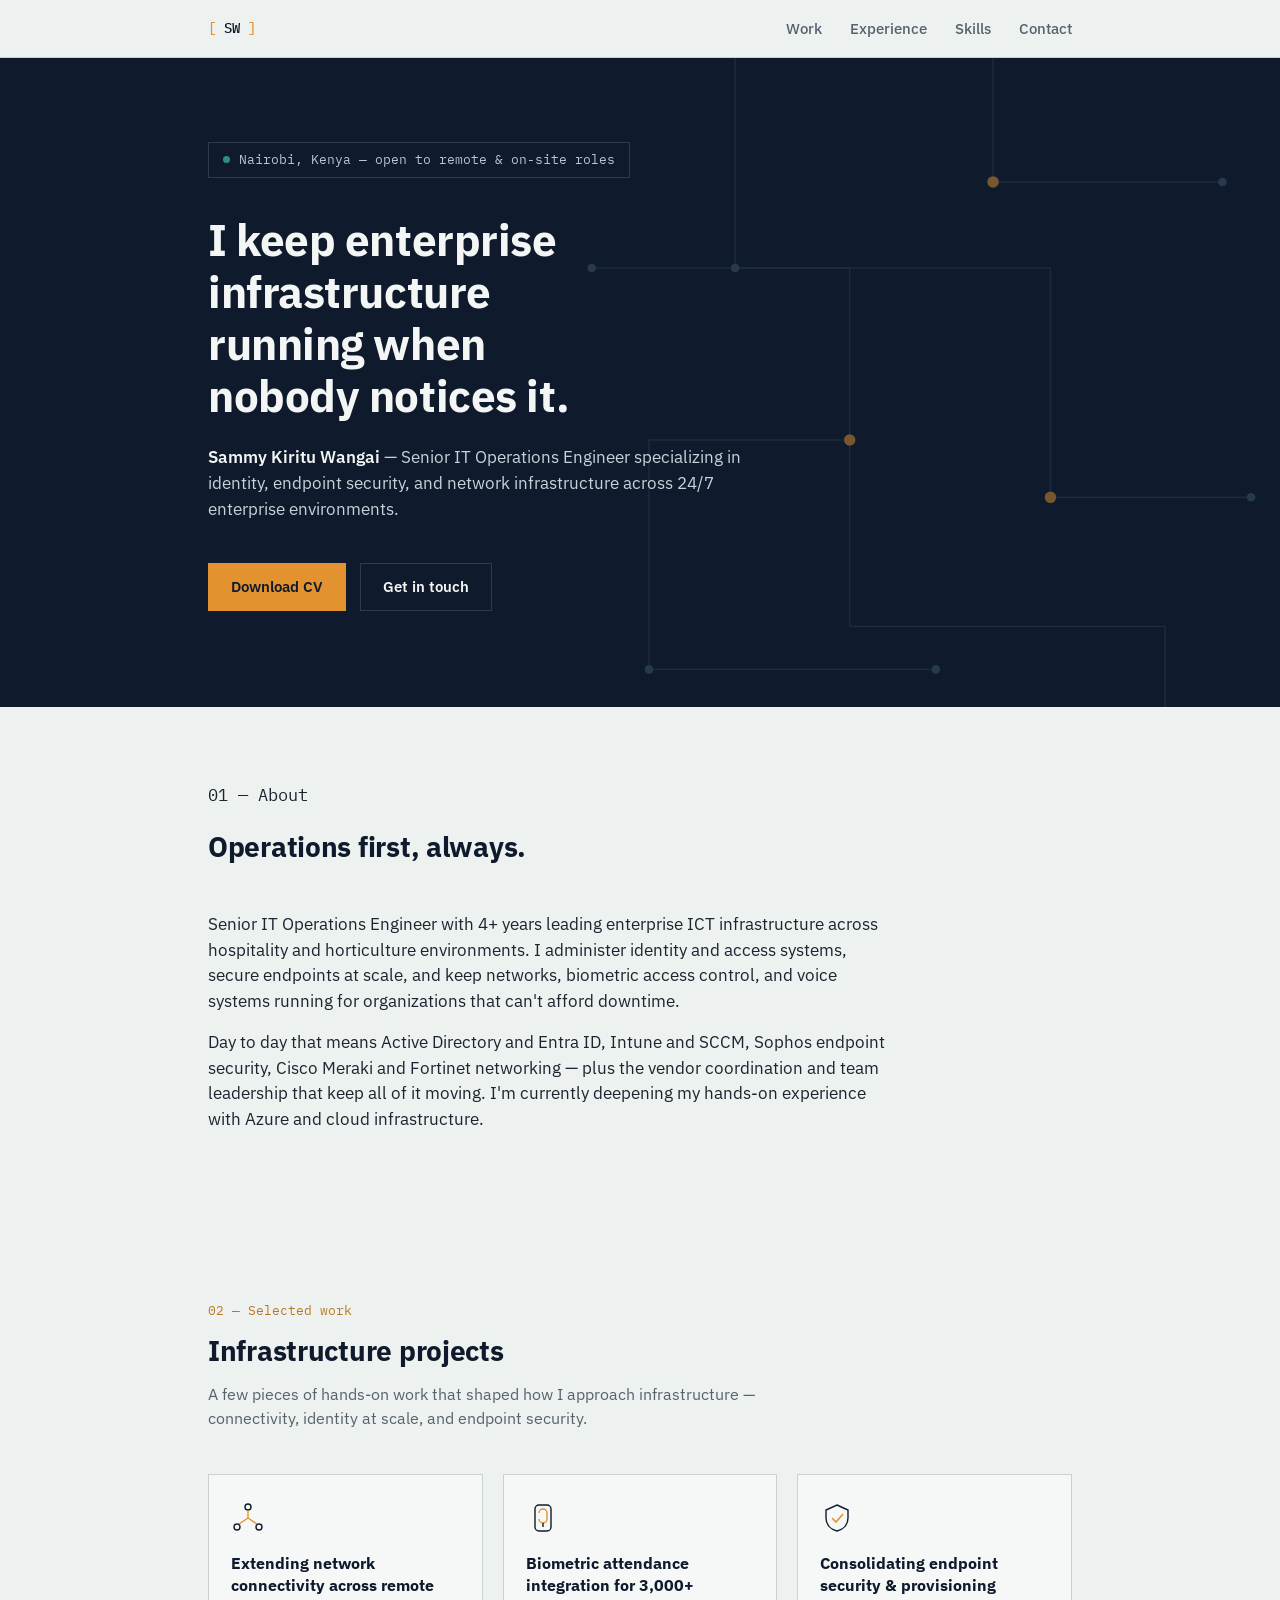
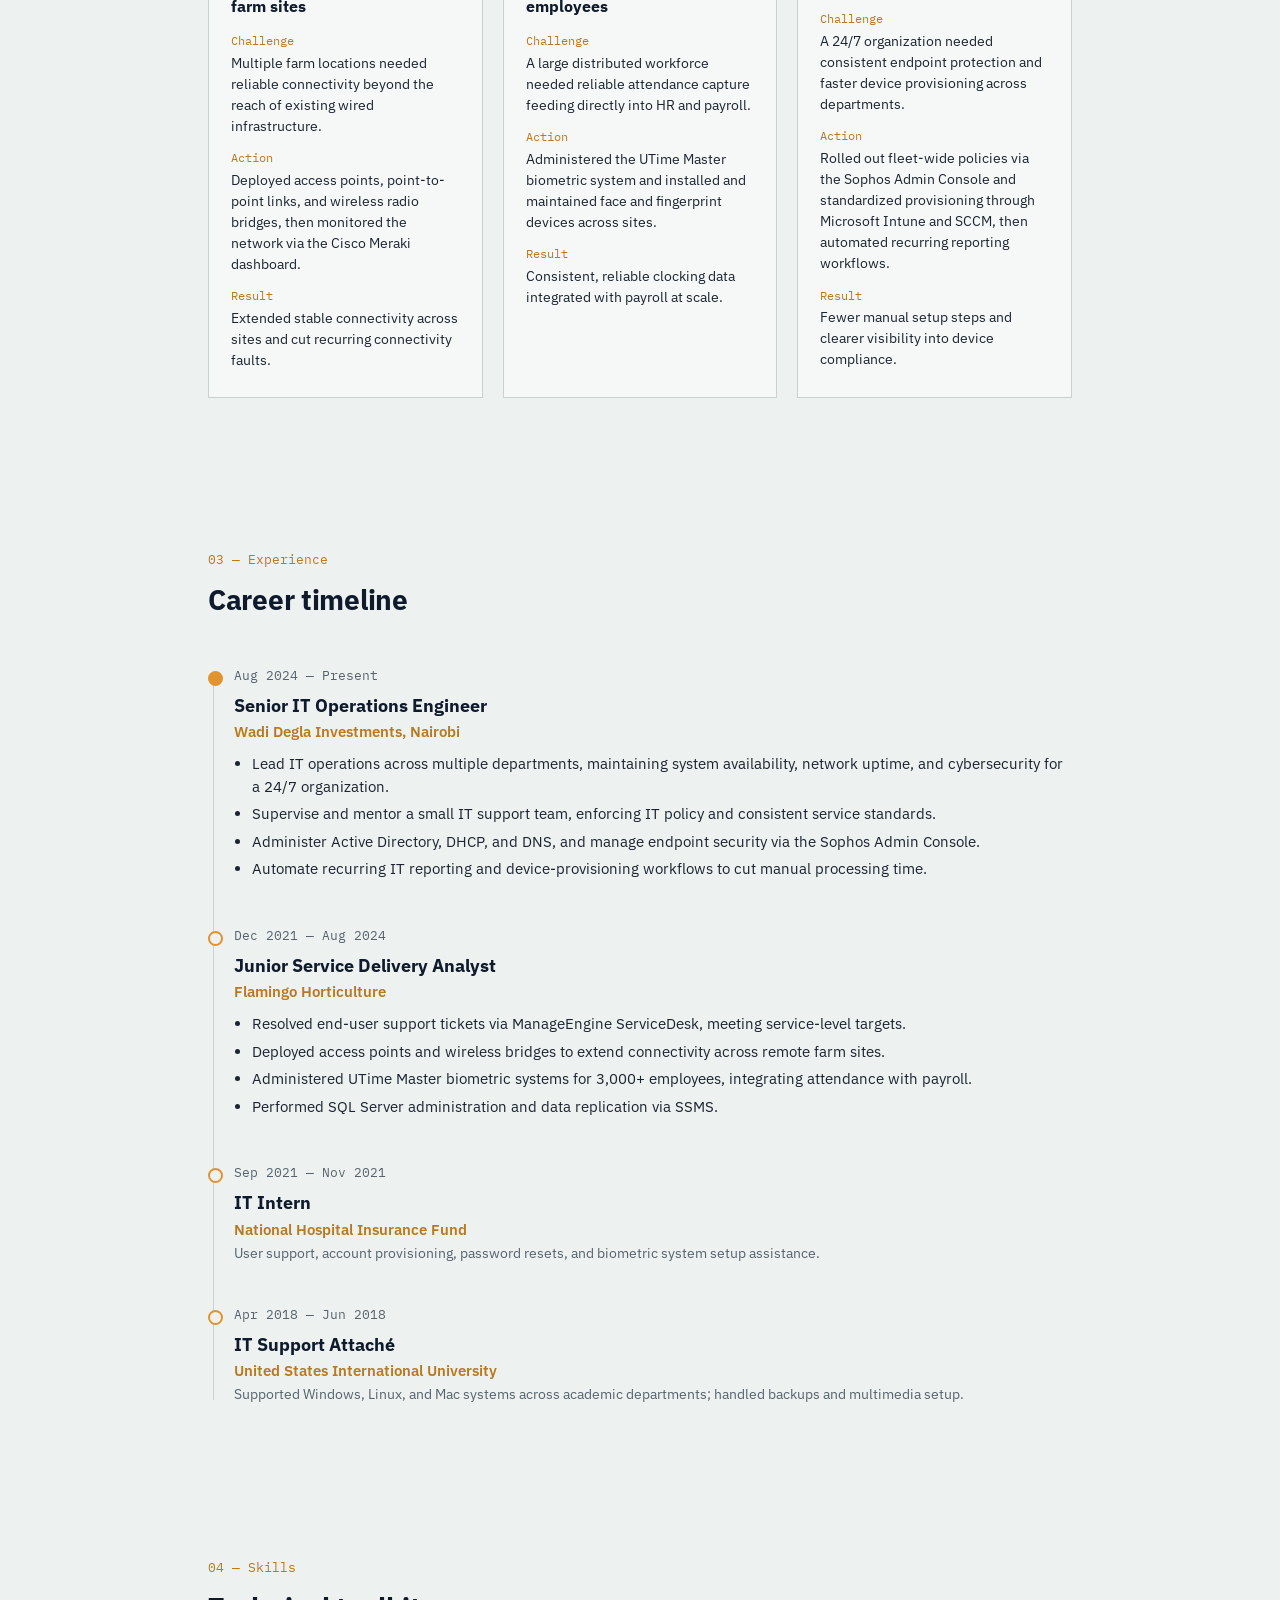
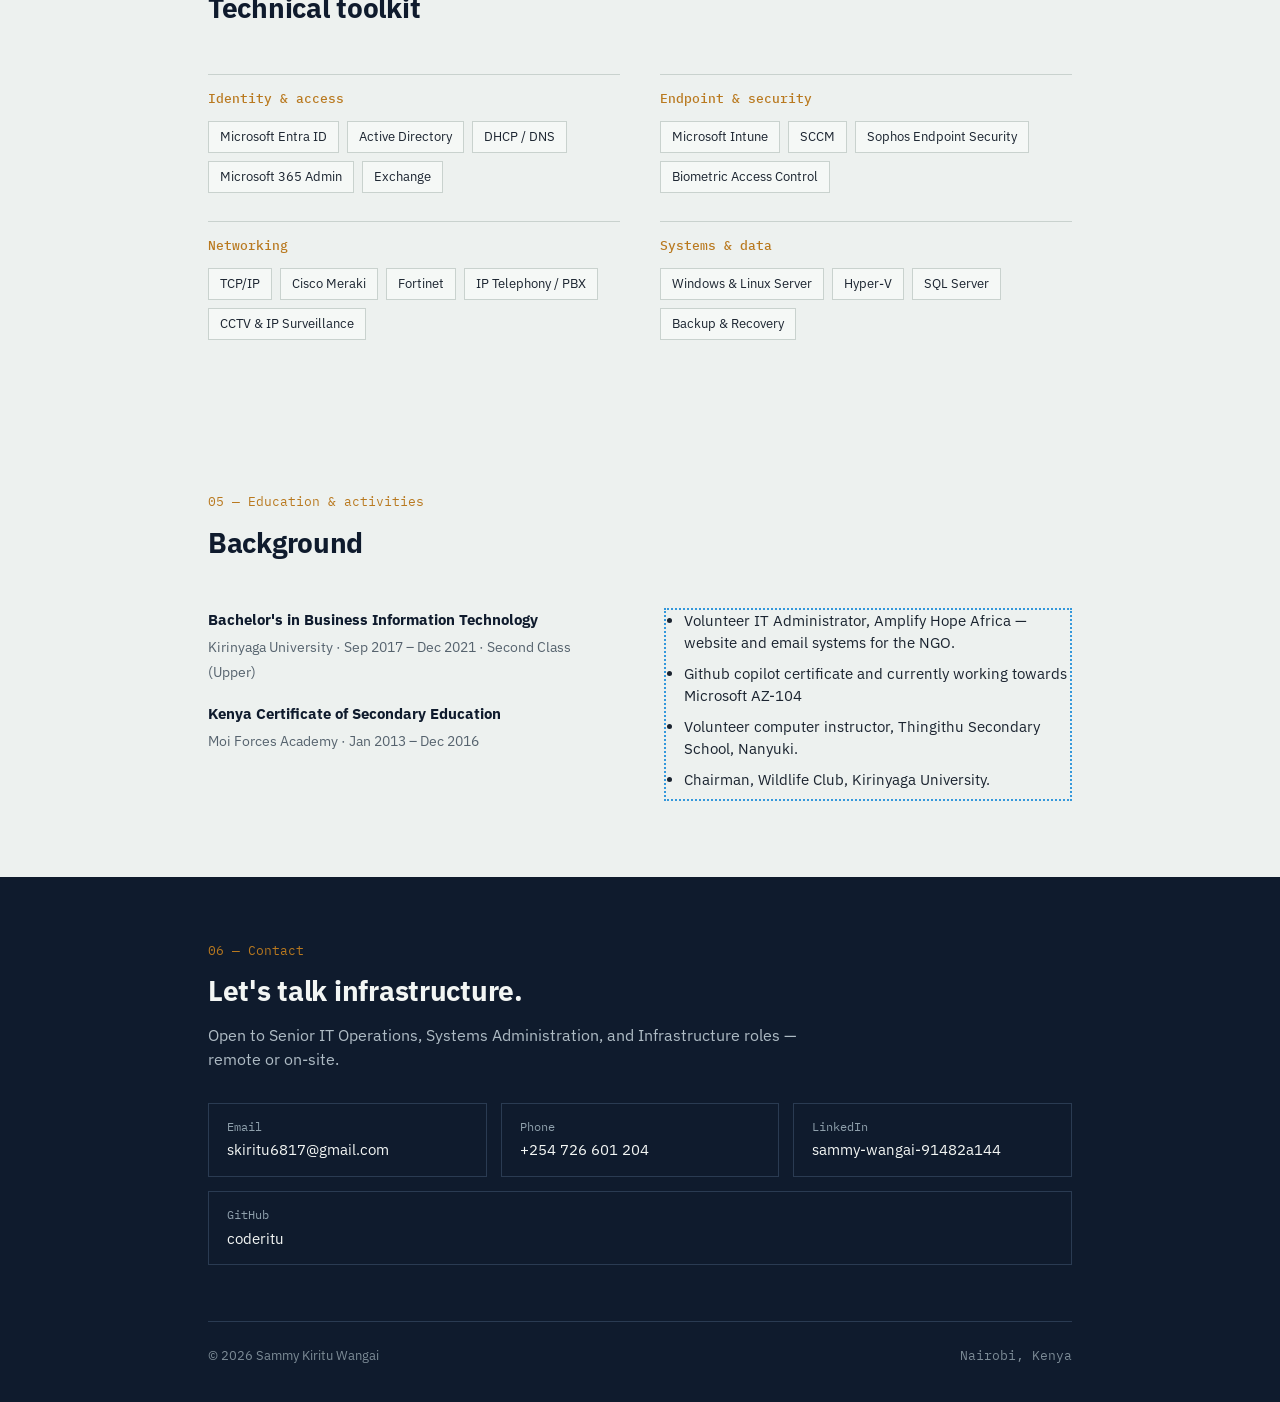
==== commit 0b72b661: "Revise portfolio layout and content Updated portfolio details, including title, meta tags, and styli" ====
--- a/index.html
+++ b/index.html
@@ -1,227 +1,529 @@
 <!DOCTYPE html>
 <html lang="en">
 <head>
-  <meta charset="UTF-8" />
-  <meta name="viewport" content="width=device-width, initial-scale=1.0" />
-  <title>Sammy Kiritu Wangai - Portfolio</title>
-  <style>
-    :root {
-      --primary-color: #1abc9c;
-      --secondary-color: #2c3e50;
-      --bg-color: #f9f9f9;
-      --text-color: #333;
-      --section-bg: #ffffff;
+<meta charset="UTF-8">
+<meta name="viewport" content="width=device-width, initial-scale=1.0">
+<title>Sammy Kiritu Wangai — IT Operations Engineer</title>
+<meta name="description" content="Sammy Kiritu Wangai — Senior IT Operations Engineer specializing in identity, endpoint security, and enterprise network infrastructure.">
+<link rel="preconnect" href="https://fonts.googleapis.com">
+<link rel="preconnect" href="https://fonts.gstatic.com" crossorigin>
+<link href="https://fonts.googleapis.com/css2?family=IBM+Plex+Sans:wght@400;500;600;700&family=IBM+Plex+Mono:wght@400;500&display=swap" rel="stylesheet">
+<style>
+  :root{
+    --ink:#0F1B2D;
+    --ink-soft:#16263C;
+    --paper:#EDF1EF;
+    --paper-raise:#E2E9E5;
+    --amber:#E2932F;
+    --amber-dim:#B9791F;
+    --slate:#56636E;
+    --charcoal:#1B2430;
+    --line:#C9D2CE;
+    --line-dark:#2A3B52;
+    --teal:#2F8F7A;
+    --paper-text:#F3F6F4;
+    --max:920px;
+  }
+
+  *{box-sizing:border-box;}
+  html{scroll-behavior:smooth;}
+  body{
+    margin:0;
+    background:var(--paper);
+    color:var(--charcoal);
+    font-family:'IBM Plex Sans', -apple-system, sans-serif;
+    line-height:1.55;
+    -webkit-font-smoothing:antialiased;
+  }
+  a{color:inherit;}
+  .mono{font-family:'IBM Plex Mono', ui-monospace, monospace;}
+
+  ::selection{background:var(--amber); color:var(--ink);}
+
+  @media (prefers-reduced-motion: reduce){
+    *{animation:none !important; transition:none !important; scroll-behavior:auto !important;}
+  }
+
+  /* ---------- Layout shell ---------- */
+  .wrap{max-width:var(--max); margin:0 auto; padding:0 28px;}
+
+  /* ---------- Nav ---------- */
+  .nav{
+    position:sticky; top:0; z-index:50;
+    background:rgba(237,241,239,0.88);
+    backdrop-filter:blur(8px);
+    border-bottom:1px solid var(--line);
+  }
+  .nav-inner{
+    max-width:var(--max); margin:0 auto; padding:16px 28px;
+    display:flex; align-items:center; justify-content:space-between;
+  }
+  .mark{
+    display:flex; align-items:center; gap:8px;
+    font-family:'IBM Plex Mono', monospace; font-size:14px; font-weight:500;
+    color:var(--ink); text-decoration:none;
+  }
+  .mark .bracket{color:var(--amber);}
+  .nav-links{display:flex; gap:28px; list-style:none; margin:0; padding:0;}
+  .nav-links a{
+    text-decoration:none; color:var(--slate); font-size:14.5px; font-weight:500;
+    border-bottom:1px solid transparent; padding-bottom:2px;
+    transition:color .15s, border-color .15s;
+  }
+  .nav-links a:hover{color:var(--ink); border-color:var(--amber);}
+  .nav-toggle{display:none;}
+
+  /* ---------- Hero ---------- */
+  .hero{
+    position:relative; overflow:hidden;
+    background:var(--ink);
+    color:var(--paper-text);
+  }
+  .hero-inner{
+    max-width:var(--max); margin:0 auto; padding:84px 28px 96px;
+    position:relative; z-index:2;
+  }
+  .status-line{
+    display:inline-flex; align-items:center; gap:9px;
+    font-family:'IBM Plex Mono', monospace; font-size:13px;
+    color:#B9C4CE;
+    border:1px solid var(--line-dark);
+    padding:7px 14px;
+    margin-bottom:36px;
+  }
+  .dot{
+    width:7px; height:7px; border-radius:50%;
+    background:var(--teal);
+    box-shadow:0 0 0 0 rgba(47,143,122,.6);
+    animation:pulse 2.4s ease-out infinite;
+  }
+  @keyframes pulse{
+    0%{box-shadow:0 0 0 0 rgba(47,143,122,.55);}
+    70%{box-shadow:0 0 0 8px rgba(47,143,122,0);}
+    100%{box-shadow:0 0 0 0 rgba(47,143,122,0);}
+  }
+  .hero h1{
+    font-size:clamp(30px, 4.4vw, 44px);
+    line-height:1.18;
+    font-weight:700;
+    margin:0 0 22px;
+    max-width:15ch;
+    letter-spacing:-0.01em;
+  }
+  .hero .role{
+    font-size:17px;
+    color:#C7D2D9;
+    max-width:56ch;
+    margin:0 0 40px;
+  }
+  .hero .role strong{color:var(--paper-text); font-weight:600;}
+  .cta-row{display:flex; gap:14px; flex-wrap:wrap;}
+  .btn{
+    display:inline-flex; align-items:center; gap:8px;
+    padding:12px 22px;
+    font-size:14.5px; font-weight:600;
+    text-decoration:none;
+    border:1px solid transparent;
+    cursor:pointer;
+    transition:background .15s, color .15s, border-color .15s;
+  }
+  .btn-primary{background:var(--amber); color:var(--ink);}
+  .btn-primary:hover{background:#EFA648;}
+  .btn-ghost{border-color:var(--line-dark); color:var(--paper-text);}
+  .btn-ghost:hover{border-color:var(--amber); color:var(--amber);}
+
+  .schematic{
+    position:absolute; top:0; right:0; height:100%; width:56%;
+    opacity:0.5; z-index:1; pointer-events:none;
+  }
+
+  /* ---------- Sections generic ---------- */
+  section{padding:76px 0;}
+  .section-head{margin-bottom:44px;}
+  .index-label{
+    font-family:'IBM Plex Mono', monospace; font-size:13px;
+    color:var(--amber-dim); margin:0 0 8px;
+  }
+  h2{
+    font-size:clamp(22px, 3vw, 28px);
+    margin:0; font-weight:700; letter-spacing:-0.01em;
+    color:var(--ink);
+  }
+  .lede{color:var(--slate); font-size:15.5px; max-width:62ch; margin-top:10px;}
+
+  /* ---------- About ---------- */
+  .about p{
+    font-size:16.5px; color:var(--charcoal); max-width:68ch; margin:0 0 16px;
+  }
+
+  /* ---------- Experience timeline ---------- */
+  .timeline{position:relative; padding-left:26px;}
+  .timeline::before{
+    content:''; position:absolute; left:5px; top:6px; bottom:6px; width:1px;
+    background:var(--line);
+  }
+  .tl-item{position:relative; padding-bottom:40px;}
+  .tl-item:last-child{padding-bottom:0;}
+  .tl-item::before{
+    content:''; position:absolute; left:-26px; top:5px; width:11px; height:11px;
+    border-radius:50%; background:var(--paper); border:2px solid var(--amber);
+  }
+  .tl-item.current::before{background:var(--amber);}
+  .tl-date{
+    font-family:'IBM Plex Mono', monospace; font-size:13px; color:var(--slate);
+    margin-bottom:6px; display:block;
+  }
+  .tl-item h3{margin:0 0 2px; font-size:17.5px; color:var(--ink);}
+  .tl-item .org{color:var(--amber-dim); font-size:14.5px; font-weight:600; margin-bottom:10px; display:block;}
+  .tl-item ul{margin:0; padding-left:18px; color:var(--charcoal); font-size:14.5px;}
+  .tl-item li{margin-bottom:5px;}
+  .tl-item.compact .org{margin-bottom:2px;}
+  .tl-item.compact p{margin:0; color:var(--slate); font-size:14px;}
+
+  /* ---------- Case studies ---------- */
+  .cases{display:grid; grid-template-columns:repeat(3, 1fr); gap:20px;}
+  .case{
+    border:1px solid var(--line);
+    background:#F5F8F6;
+    padding:26px 22px;
+    display:flex; flex-direction:column;
+  }
+  .case svg{margin-bottom:18px;}
+  .case h3{font-size:16px; margin:0 0 14px; color:var(--ink); line-height:1.35;}
+  .case-row{margin-bottom:12px;}
+  .case-row:last-child{margin-bottom:0;}
+  .case-label{
+    font-family:'IBM Plex Mono', monospace; font-size:11.5px;
+    color:var(--amber-dim); display:block; margin-bottom:3px;
+  }
+  .case-row p{margin:0; font-size:13.6px; color:var(--charcoal);}
+
+  /* ---------- Skills ---------- */
+  .skill-grid{display:grid; grid-template-columns:repeat(2, 1fr); gap:28px 40px;}
+  .skill-cat{border-top:1px solid var(--line); padding-top:14px;}
+  .skill-cat h4{
+    font-family:'IBM Plex Mono', monospace; font-weight:500; font-size:13px;
+    color:var(--amber-dim); margin:0 0 12px;
+  }
+  .tag-row{display:flex; flex-wrap:wrap; gap:8px;}
+  .tag{
+    border:1px solid var(--line); padding:5px 11px;
+    font-size:13px; color:var(--charcoal); background:#F5F8F6;
+  }
+
+  /* ---------- Education / Activities ---------- */
+  .two-col{display:grid; grid-template-columns:1fr 1fr; gap:48px;}
+  .edu-item{margin-bottom:18px;}
+  .edu-item:last-child{margin-bottom:0;}
+  .edu-item h4{margin:0 0 3px; font-size:15px; color:var(--ink);}
+  .edu-item span{color:var(--slate); font-size:13.5px;}
+  .activities ul{margin:0; padding-left:18px; color:var(--charcoal); font-size:14.5px;}
+  .activities li{margin-bottom:8px;}
+  .activities{border: 2px dotted #3498db;}
+
+  /* ---------- Footer / Contact ---------- */
+  footer{
+    background:var(--ink); color:var(--paper-text);
+    padding:64px 0 36px;
+  }
+  .contact-head h2{color:var(--paper-text);}
+  .contact-head .lede{color:#AEBBC4;}
+  .contact-grid{
+    display:flex; flex-wrap:wrap; gap:14px; margin:32px 0 56px;
+  }
+  .contact-link{
+    display:flex; align-items:center; gap:10px;
+    border:1px solid var(--line-dark);
+    padding:14px 18px;
+    text-decoration:none; color:var(--paper-text);
+    font-size:14.5px;
+    transition:border-color .15s;
+    flex:1 1 220px;
+  }
+  .contact-link:hover{border-color:var(--amber);}
+  .contact-link .k{color:#8FA0AC; font-family:'IBM Plex Mono', monospace; font-size:12px; display:block; margin-bottom:3px;}
+  .foot-bottom{
+    border-top:1px solid var(--line-dark); padding-top:24px;
+    display:flex; justify-content:space-between; flex-wrap:wrap; gap:12px;
+    font-size:13px; color:#7C8B96;
+  }
+
+  /* ---------- Responsive ---------- */
+  @media (max-width:760px){
+    .nav-links{
+      position:fixed; inset:56px 0 auto 0; background:var(--paper);
+      flex-direction:column; padding:18px 28px; border-bottom:1px solid var(--line);
+      transform:translateY(-120%); transition:transform .2s ease; gap:16px;
     }
-
-    body {
-      margin: 0;
-      font-family: 'Segoe UI', Tahoma, Geneva, Verdana, sans-serif;
-      background-color: var(--bg-color);
-      color: var(--text-color);
-      line-height: 1.6;
+    .nav-links.open{transform:translateY(0);}
+    .nav-toggle{
+      display:block; background:none; border:1px solid var(--line);
+      padding:7px 10px; font-family:'IBM Plex Mono', monospace; font-size:13px;
+      color:var(--ink); cursor:pointer;
     }
-
-    header {
-      background: var(--primary-color);
-      color: white;
-      padding: 2rem 1rem 1rem;
-      text-align: center;
-    }
-
-    header h1 {
-      margin: 0;
-      font-size: 2.5em;
-    }
-
-    header p {
-      font-size: 1.2em;
-      margin: 0.5rem 0 1rem;
-    }
-
-    nav {
-      background-color: var(--secondary-color);
-      padding: 0.5rem;
-      text-align: center;
-    }
-
-    nav a {
-      color: white;
-      margin: 0 15px;
-      text-decoration: none;
-      font-weight: bold;
-    }
-
-    nav a:hover {
-      text-decoration: underline;
-    }
-
-    .container {
-      max-width: 1000px;
-      margin: auto;
-      padding: 2rem 1rem;
-    }
-
-    .section {
-      background-color: var(--section-bg);
-      margin-bottom: 2rem;
-      padding: 1.5rem;
-      border-left: 6px solid var(--primary-color);
-      box-shadow: 0 0 10px rgba(0, 0, 0, 0.05);
-    }
-
-    .section-title {
-      color: var(--secondary-color);
-      font-size: 1.5em;
-      border-bottom: 2px solid var(--primary-color);
-      padding-bottom: 0.5rem;
-      margin-bottom: 1rem;
-    }
-
-    .skills-grid {
-      display: flex;
-      flex-wrap: wrap;
-      gap: 10px;
-    }
-
-    .skill {
-      background-color: var(--primary-color);
-      color: white;
-      padding: 6px 12px;
-      border-radius: 4px;
-      font-size: 0.9em;
-    }
-
-    ul {
-      list-style-type: disc;
-      padding-left: 1.5rem;
-    }
-
-    a {
-      color: var(--primary-color);
-      text-decoration: none;
-    }
-
-    footer {
-      text-align: center;
-      padding: 2rem 1rem;
-      background: var(--secondary-color);
-      color: white;
-    }
-  </style>
+    .schematic{display:none;}
+    .cases{grid-template-columns:1fr;}
+    .skill-grid{grid-template-columns:1fr;}
+    .two-col{grid-template-columns:1fr;}
+    .hero-inner{padding:64px 20px 72px;}
+  }
+</style>
 </head>
 <body>
-  <header>
-    <h1>Sammy Kiritu Wangai</h1>
-    <h2>IT Specialist</h2>
-    <p>skiritu6817@gmail.com | +254 726 601 204 | <a href="https://linkedin.com/in/sammy-wangai-91482a144" target="_blank" style="color : white">LinkedIn</a></p>
-  </header>
-
-  <nav>
-    <a href="#summary">Summary</a>
-    <a href="#experience">Experience</a>
-    <a href="#skills">Skills</a>
-    <a href="#education">Education</a>
-    <a href="#activities">Activities</a>
-    <a href="#references">References</a>
-  </nav>
-
-  <div class="container">
-    <section class="section" id="summary">
-      <h2 class="section-title">Professional Summary</h2>
-      <p>Dedicated and technically skilled IT Specialist with a strong background in system and network administration, infrastructure support, and enterprise technology implementation. Adept at diagnosing and resolving complex technical issues, managing large-scale device deployments, and driving process automation. Known for excellent communication skills, a collaborative mindset, and the ability to lead and train support teams. Proven experience in both operational and strategic IT roles.</p>
-    </section>
-
-    <section class="section" id="experience">
-      <h2 class="section-title">Professional Experience</h2>
-      <h3>Senior IT Operations Engineer – Wadi Degla Holdings (Aug 2024 – Present)</h3>
-      <ul>
-        <li>Lead IT operations across multiple departments, ensuring uptime, data security, and user support across the enterprise.</li>
-        <li>Supervise a small IT support team, offering mentorship and enforcing IT policies and best practices.</li>
-        <li>Administer and optimize Active Directory, DHCP, DNS, and network services to maintain stable and secure infrastructure.</li>
-        <li>Coordinate system deployments using Microsoft Intune, Azure AD, and Cisco Meraki to enhance access management and monitoring.</li>
-        <li>Champion preventive maintenance, asset tracking, and performance monitoring across IT assets.</li>
-        <li>Automate reporting workflows and streamline device provisioning to reduce operational overhead.</li>
-        <li>Collaborate with leadership on technology strategies and provide reports on KPIs and infrastructure performance.</li>
-      </ul>
-      <h3>Junior Service Delivery Analyst – Flamingo Horticulture (Dec 2021 – July 2024)</h3>
-      <ul>
-        <li>Managed over 3000 employee biometric records and ensured seamless integration with the HR payroll system.</li>
-        <li>Deployed point-to-point networks and implemented radio links to extend infrastructure across farm locations.</li>
-        <li>Diagnosed and resolved network issues using the Cisco Meraki dashboard.</li>
-        <li>Oversaw installation and maintenance of IP surveillance cameras across facilities.</li>
-        <li>Provided first and second-line support to users through remote and on-site troubleshooting.</li>
-        <li>Configured and maintained biometric clocking devices and managed device records.</li>
-        <li>Administered Active Directory, including user provisioning, group policies, and access controls.</li>
-        <li>Conducted staff training on IT policies and software use.</li>
-        <li>Managed IT assets through preventive maintenance and inventory tracking.</li>
-      </ul>
-      <h3>IT Intern – National Hospital Insurance Fund (Sep 2021 – Nov 2021)</h3>
-      <ul>
-        <li>Provided user support and resolved system and network issues.</li>
-        <li>Created and managed user accounts, and handled password resets.</li>
-        <li>Updated client information and assisted with biometric system setup.</li>
-        <li>Handled multimedia setup and basic hardware/software troubleshooting.</li>
-      </ul>
-      <h3>IT Support Attachee – United States International University (Apr 2018 – Jun 2018)</h3>
-      <ul>
-        <li>Supported Windows, Linux, and Mac systems across academic departments.</li>
-        <li>Assisted with installations, user account setup, and hardware diagnostics.</li>
-        <li>Managed daily backup tasks and data recovery procedures.</li>
-        <li>Set up multimedia equipment for lectures and events.</li>
-        <li>Visited client sites for hardware installations and support.</li>
-      </ul>
-    </section>
-
-    <section class="section" id="skills">
-      <h2 class="section-title">Skills</h2>
-      <div class="skills-grid">
-        <span class="skill">Active Directory</span>
-        <span class="skill">Microsoft Intune</span>
-        <span class="skill">Cisco Meraki</span>
-        <span class="skill">Azure AD</span>
-        <span class="skill">TCP/IP</span>
-        <span class="skill">Troubleshooting</span>
-        <span class="skill">Data Analysis</span>
-        <span class="skill">Hyper-V</span>
-        <span class="skill">1st/2nd Line Support</span>
-        <span class="skill">Linux & Windows OS</span>
-        <span class="skill">DHCP/DNS Management</span>
-        <span class="skill">Database Management</span>
-        <span class="skill">Analytical Thinking</span>
-        <span class="skill">Problem Solving</span>
-        <span class="skill">Team Leadership</span>
-      </div>
-    </section>
-
-    <section class="section" id="education">
-      <h2 class="section-title">Education</h2>
-      <ul>
-        <li><strong>Bachelors in Business Information Technology</strong> – Kirinyaga University (Sep 2017 – Dec 2021) – Second Class Upper Division</li>
-        <li><strong>KCSE</strong> – Moi Forces Academy (Jan 2013 – Dec 2016)</li>
-      </ul>
-    </section>
-
-    <section class="section" id="activities">
-      <h2 class="section-title">Key Activities & Affiliations</h2>
-      <ul>
-        <li>Member, Computer Society of Kirinyaga University</li>
-        <li>Secretary, Wildlife Club</li>
-        <li>Volunteered to teach computer classes at Thingithu Secondary School, Nanyuki</li>
-      </ul>
-    </section>
-
-    <section class="section" id="references">
-      <h2 class="section-title">References</h2>
-      <ul>
-        <li><strong>Joseph Kamunya</strong> – Senior Service Delivery Analyst, Flamingo Horticulture – kamunyajoe@gmail.com | +254 729 793 834</li>
-        <li><strong>Edwin Njogu</strong> – Digital Health Specialist Manager, LVCT Health – edunjogue@gmail.com | +254 716 589 354</li>
-        <li><strong>Rose Mwangi</strong> – Software Engineer, Medbook Kenya Limited – rosemwangidev@gmail.com | +254 700 367 604</li>
-      </ul>
-    </section>
+
+<nav class="nav">
+  <div class="nav-inner">
+    <a href="#top" class="mark"><span class="bracket">[</span>SW<span class="bracket">]</span></a>
+    <button class="nav-toggle" id="navToggle" aria-label="Toggle menu">Menu</button>
+    <ul class="nav-links" id="navLinks">
+      <li><a href="#work">Work</a></li>
+      <li><a href="#experience">Experience</a></li>
+      <li><a href="#skills">Skills</a></li>
+      <li><a href="#contact">Contact</a></li>
+    </ul>
   </div>
-
-  <footer>
-    &copy; 2025 Sammy Kiritu Wangai. All rights reserved.
-  </footer>
+</nav>
+
+<header class="hero" id="top">
+  <svg class="schematic" viewBox="0 0 500 600" preserveAspectRatio="xMaxYMid slice" xmlns="http://www.w3.org/2000/svg">
+    <g stroke="#2A3B52" stroke-width="1" fill="none">
+      <path d="M60 40 H 300 V 160 H 460"/>
+      <path d="M120 40 V 220 H 340 V 380"/>
+      <path d="M20 220 H 200 V 340 H 60 V 500"/>
+      <path d="M340 380 H 480"/>
+      <path d="M200 340 V 470 H 420 V 560"/>
+      <path d="M60 500 H 260"/>
+    </g>
+    <g fill="#E2932F">
+      <circle cx="300" cy="160" r="4"/>
+      <circle cx="340" cy="380" r="4"/>
+      <circle cx="200" cy="340" r="4"/>
+    </g>
+    <g fill="#3E5772">
+      <circle cx="60" cy="40" r="3"/>
+      <circle cx="460" cy="160" r="3"/>
+      <circle cx="120" cy="220" r="3"/>
+      <circle cx="20" cy="220" r="3"/>
+      <circle cx="480" cy="380" r="3"/>
+      <circle cx="60" cy="500" r="3"/>
+      <circle cx="420" cy="560" r="3"/>
+      <circle cx="260" cy="500" r="3"/>
+    </g>
+  </svg>
+
+  <div class="hero-inner">
+    <div class="status-line"><span class="dot"></span>Nairobi, Kenya — open to remote &amp; on-site roles</div>
+    <h1>I keep enterprise infrastructure running when nobody notices it.</h1>
+    <p class="role"><strong>Sammy Kiritu Wangai</strong> — Senior IT Operations Engineer specializing in identity, endpoint security, and network infrastructure across 24/7 enterprise environments.</p>
+    <div class="cta-row">
+      <a class="btn btn-primary" href="./Sammy_Kiritu_Wangai_CV.pdf">Download CV</a>
+      <a class="btn btn-ghost" href="#contact">Get in touch</a>
+    </div>
+  </div>
+</header>
+
+<main class="wrap">
+
+  <section class="about" id="about">
+    <div class="section-head">
+      <p class="index-label">01 — About</p>
+      <h2>Operations first, always.</h2>
+    </div>
+    <p>Senior IT Operations Engineer with 4+ years leading enterprise ICT infrastructure across hospitality and horticulture environments. I administer identity and access systems, secure endpoints at scale, and keep networks, biometric access control, and voice systems running for organizations that can't afford downtime.</p>
+    <p>Day to day that means Active Directory and Entra ID, Intune and SCCM, Sophos endpoint security, Cisco Meraki and Fortinet networking — plus the vendor coordination and team leadership that keep all of it moving. I'm currently deepening my hands-on experience with Azure and cloud infrastructure.</p>
+  </section>
+
+  <section id="work">
+    <div class="section-head">
+      <p class="index-label">02 — Selected work</p>
+      <h2>Infrastructure projects</h2>
+      <p class="lede">A few pieces of hands-on work that shaped how I approach infrastructure — connectivity, identity at scale, and endpoint security.</p>
+    </div>
+    <div class="cases">
+
+      <div class="case">
+        <svg width="34" height="34" viewBox="0 0 34 34" fill="none">
+          <circle cx="17" cy="6" r="3" stroke="#0F1B2D" stroke-width="1.4"/>
+          <circle cx="6" cy="26" r="3" stroke="#0F1B2D" stroke-width="1.4"/>
+          <circle cx="28" cy="26" r="3" stroke="#0F1B2D" stroke-width="1.4"/>
+          <path d="M17 9 V17 M17 17 L8 23 M17 17 L26 23" stroke="#E2932F" stroke-width="1.4"/>
+        </svg>
+        <h3>Extending network connectivity across remote farm sites</h3>
+        <div class="case-row"><span class="case-label">Challenge</span><p>Multiple farm locations needed reliable connectivity beyond the reach of existing wired infrastructure.</p></div>
+        <div class="case-row"><span class="case-label">Action</span><p>Deployed access points, point-to-point links, and wireless radio bridges, then monitored the network via the Cisco Meraki dashboard.</p></div>
+        <div class="case-row"><span class="case-label">Result</span><p>Extended stable connectivity across sites and cut recurring connectivity faults.</p></div>
+      </div>
+
+      <div class="case">
+        <svg width="34" height="34" viewBox="0 0 34 34" fill="none">
+          <rect x="9" y="4" width="16" height="26" rx="4" stroke="#0F1B2D" stroke-width="1.4"/>
+          <path d="M13 12c0-2.2 1.8-4 4-4s4 1.8 4 4v6c0 2.2-1.8 4-4 4s-4-1.8-4-4" stroke="#E2932F" stroke-width="1.4"/>
+          <path d="M17 22v4" stroke="#0F1B2D" stroke-width="1.4"/>
+        </svg>
+        <h3>Biometric attendance integration for 3,000+ employees</h3>
+        <div class="case-row"><span class="case-label">Challenge</span><p>A large distributed workforce needed reliable attendance capture feeding directly into HR and payroll.</p></div>
+        <div class="case-row"><span class="case-label">Action</span><p>Administered the UTime Master biometric system and installed and maintained face and fingerprint devices across sites.</p></div>
+        <div class="case-row"><span class="case-label">Result</span><p>Consistent, reliable clocking data integrated with payroll at scale.</p></div>
+      </div>
+
+      <div class="case">
+        <svg width="34" height="34" viewBox="0 0 34 34" fill="none">
+          <path d="M17 4 L28 9 V17 C28 24 23 28.5 17 30 C11 28.5 6 24 6 17 V9 Z" stroke="#0F1B2D" stroke-width="1.4"/>
+          <path d="M12 17 L16 21 L23 13" stroke="#E2932F" stroke-width="1.6"/>
+        </svg>
+        <h3>Consolidating endpoint security &amp; provisioning</h3>
+        <div class="case-row"><span class="case-label">Challenge</span><p>A 24/7 organization needed consistent endpoint protection and faster device provisioning across departments.</p></div>
+        <div class="case-row"><span class="case-label">Action</span><p>Rolled out fleet-wide policies via the Sophos Admin Console and standardized provisioning through Microsoft Intune and SCCM, then automated recurring reporting workflows.</p></div>
+        <div class="case-row"><span class="case-label">Result</span><p>Fewer manual setup steps and clearer visibility into device compliance.</p></div>
+      </div>
+
+    </div>
+  </section>
+
+  <section id="experience">
+    <div class="section-head">
+      <p class="index-label">03 — Experience</p>
+      <h2>Career timeline</h2>
+    </div>
+    <div class="timeline">
+
+      <div class="tl-item current">
+        <span class="tl-date">Aug 2024 — Present</span>
+        <h3>Senior IT Operations Engineer</h3>
+        <span class="org">Wadi Degla Investments, Nairobi</span>
+        <ul>
+          <li>Lead IT operations across multiple departments, maintaining system availability, network uptime, and cybersecurity for a 24/7 organization.</li>
+          <li>Supervise and mentor a small IT support team, enforcing IT policy and consistent service standards.</li>
+          <li>Administer Active Directory, DHCP, and DNS, and manage endpoint security via the Sophos Admin Console.</li>
+          <li>Automate recurring IT reporting and device-provisioning workflows to cut manual processing time.</li>
+        </ul>
+      </div>
+
+      <div class="tl-item">
+        <span class="tl-date">Dec 2021 — Aug 2024</span>
+        <h3>Junior Service Delivery Analyst</h3>
+        <span class="org">Flamingo Horticulture</span>
+        <ul>
+          <li>Resolved end-user support tickets via ManageEngine ServiceDesk, meeting service-level targets.</li>
+          <li>Deployed access points and wireless bridges to extend connectivity across remote farm sites.</li>
+          <li>Administered UTime Master biometric systems for 3,000+ employees, integrating attendance with payroll.</li>
+          <li>Performed SQL Server administration and data replication via SSMS.</li>
+        </ul>
+      </div>
+
+      <div class="tl-item compact">
+        <span class="tl-date">Sep 2021 — Nov 2021</span>
+        <h3>IT Intern</h3>
+        <span class="org">National Hospital Insurance Fund</span>
+        <p>User support, account provisioning, password resets, and biometric system setup assistance.</p>
+      </div>
+
+      <div class="tl-item compact">
+        <span class="tl-date">Apr 2018 — Jun 2018</span>
+        <h3>IT Support Attaché</h3>
+        <span class="org">United States International University</span>
+        <p>Supported Windows, Linux, and Mac systems across academic departments; handled backups and multimedia setup.</p>
+      </div>
+
+    </div>
+  </section>
+
+  <section id="skills">
+    <div class="section-head">
+      <p class="index-label">04 — Skills</p>
+      <h2>Technical toolkit</h2>
+    </div>
+    <div class="skill-grid">
+      <div class="skill-cat">
+        <h4>Identity &amp; access</h4>
+        <div class="tag-row">
+          <span class="tag">Microsoft Entra ID</span><span class="tag">Active Directory</span>
+          <span class="tag">DHCP / DNS</span><span class="tag">Microsoft 365 Admin</span>
+          <span class="tag">Exchange</span>
+        </div>
+      </div>
+      <div class="skill-cat">
+        <h4>Endpoint &amp; security</h4>
+        <div class="tag-row">
+          <span class="tag">Microsoft Intune</span><span class="tag">SCCM</span>
+          <span class="tag">Sophos Endpoint Security</span><span class="tag">Biometric Access Control</span>
+        </div>
+      </div>
+      <div class="skill-cat">
+        <h4>Networking</h4>
+        <div class="tag-row">
+          <span class="tag">TCP/IP</span><span class="tag">Cisco Meraki</span>
+          <span class="tag">Fortinet</span><span class="tag">IP Telephony / PBX</span>
+          <span class="tag">CCTV &amp; IP Surveillance</span>
+        </div>
+      </div>
+      <div class="skill-cat">
+        <h4>Systems &amp; data</h4>
+        <div class="tag-row">
+          <span class="tag">Windows &amp; Linux Server</span><span class="tag">Hyper-V</span>
+          <span class="tag">SQL Server</span><span class="tag">Backup &amp; Recovery</span>
+        </div>
+      </div>
+    </div>
+  </section>
+
+  <section id="education">
+    <div class="section-head">
+      <p class="index-label">05 — Education &amp; activities</p>
+      <h2>Background</h2>
+    </div>
+    <div class="two-col">
+      <div>
+        <div class="edu-item">
+          <h4>Bachelor's in Business Information Technology</h4>
+          <span>Kirinyaga University · Sep 2017 – Dec 2021 · Second Class (Upper)</span>
+        </div>
+        <div class="edu-item">
+          <h4>Kenya Certificate of Secondary Education</h4>
+          <span>Moi Forces Academy · Jan 2013 – Dec 2016</span>
+        </div>
+      </div>
+      <div class="activities">
+        <ul>
+          <li>Volunteer IT Administrator, Amplify Hope Africa — website and email systems for the NGO.</li>
+          <li>Github copilot certificate and currently working towards Microsoft AZ-104</li>
+          <li>Volunteer computer instructor, Thingithu Secondary School, Nanyuki.</li>
+          <li>Chairman, Wildlife Club, Kirinyaga University.</li>
+        </ul>
+      </div>
+    </div>
+  </section>
+
+</main>
+
+<footer id="contact">
+  <div class="wrap">
+    <div class="contact-head">
+      <p class="index-label">06 — Contact</p>
+      <h2>Let's talk infrastructure.</h2>
+      <p class="lede">Open to Senior IT Operations, Systems Administration, and Infrastructure roles — remote or on-site.</p>
+    </div>
+    <div class="contact-grid">
+      <a class="contact-link" href="mailto:skiritu6817@gmail.com"><div><span class="k">Email</span>skiritu6817@gmail.com</div></a>
+      <a class="contact-link" href="tel:+254726601204"><div><span class="k">Phone</span>+254 726 601 204</div></a>
+      <a class="contact-link" href="https://www.linkedin.com/in/sammy-wangai-91482a144/" target="_blank" rel="noopener"><div><span class="k">LinkedIn</span>sammy-wangai-91482a144</div></a>
+      <a class="contact-link" href="https://github.com/coderitu" target="_blank" rel="noopener"><div><span class="k">GitHub</span>coderitu</div></a>
+    </div>
+    <div class="foot-bottom">
+      <span>© 2026 Sammy Kiritu Wangai</span>
+      <span class="mono">Nairobi, Kenya</span>
+    </div>
+  </div>
+</footer>
+
+<script>
+  const toggle = document.getElementById('navToggle');
+  const links = document.getElementById('navLinks');
+  if(toggle){
+    toggle.addEventListener('click', () => links.classList.toggle('open'));
+    links.querySelectorAll('a').forEach(a => a.addEventListener('click', () => links.classList.remove('open')));
+  }
+</script>
+
 </body>
 </html>
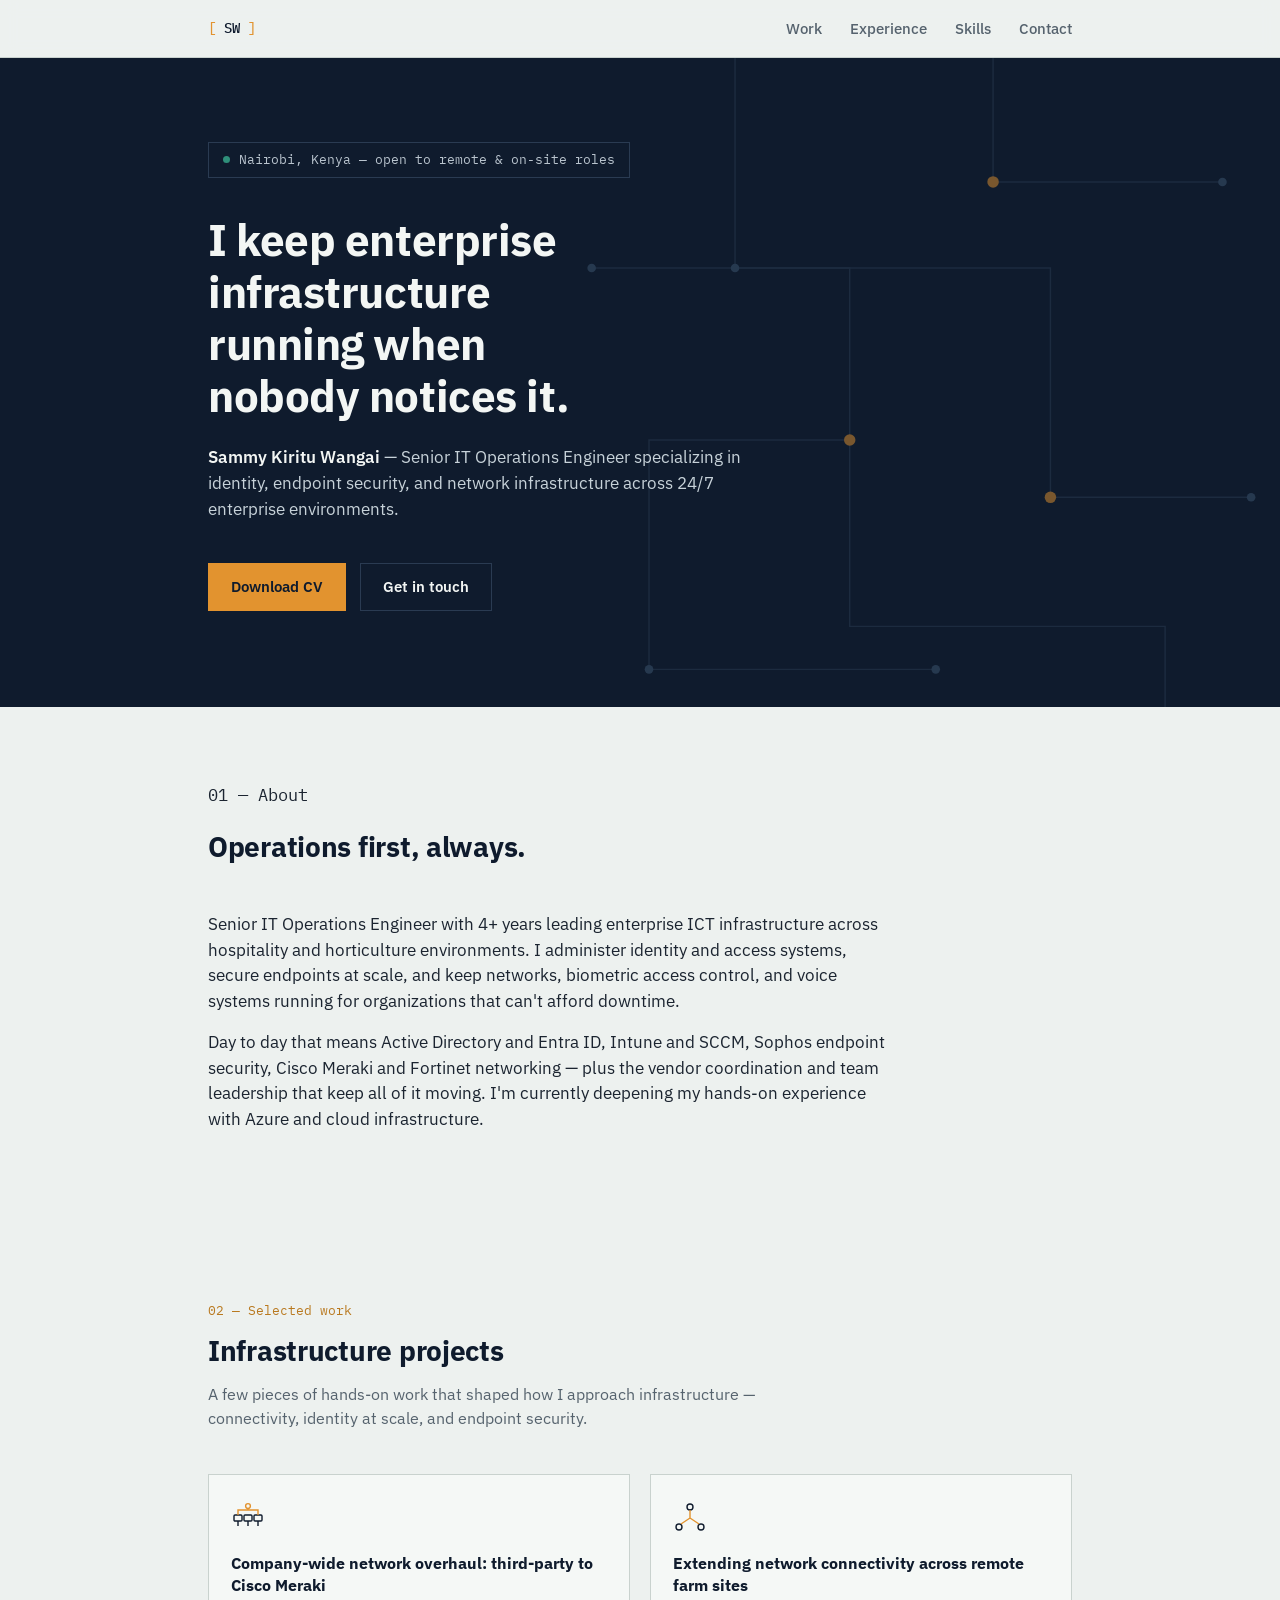
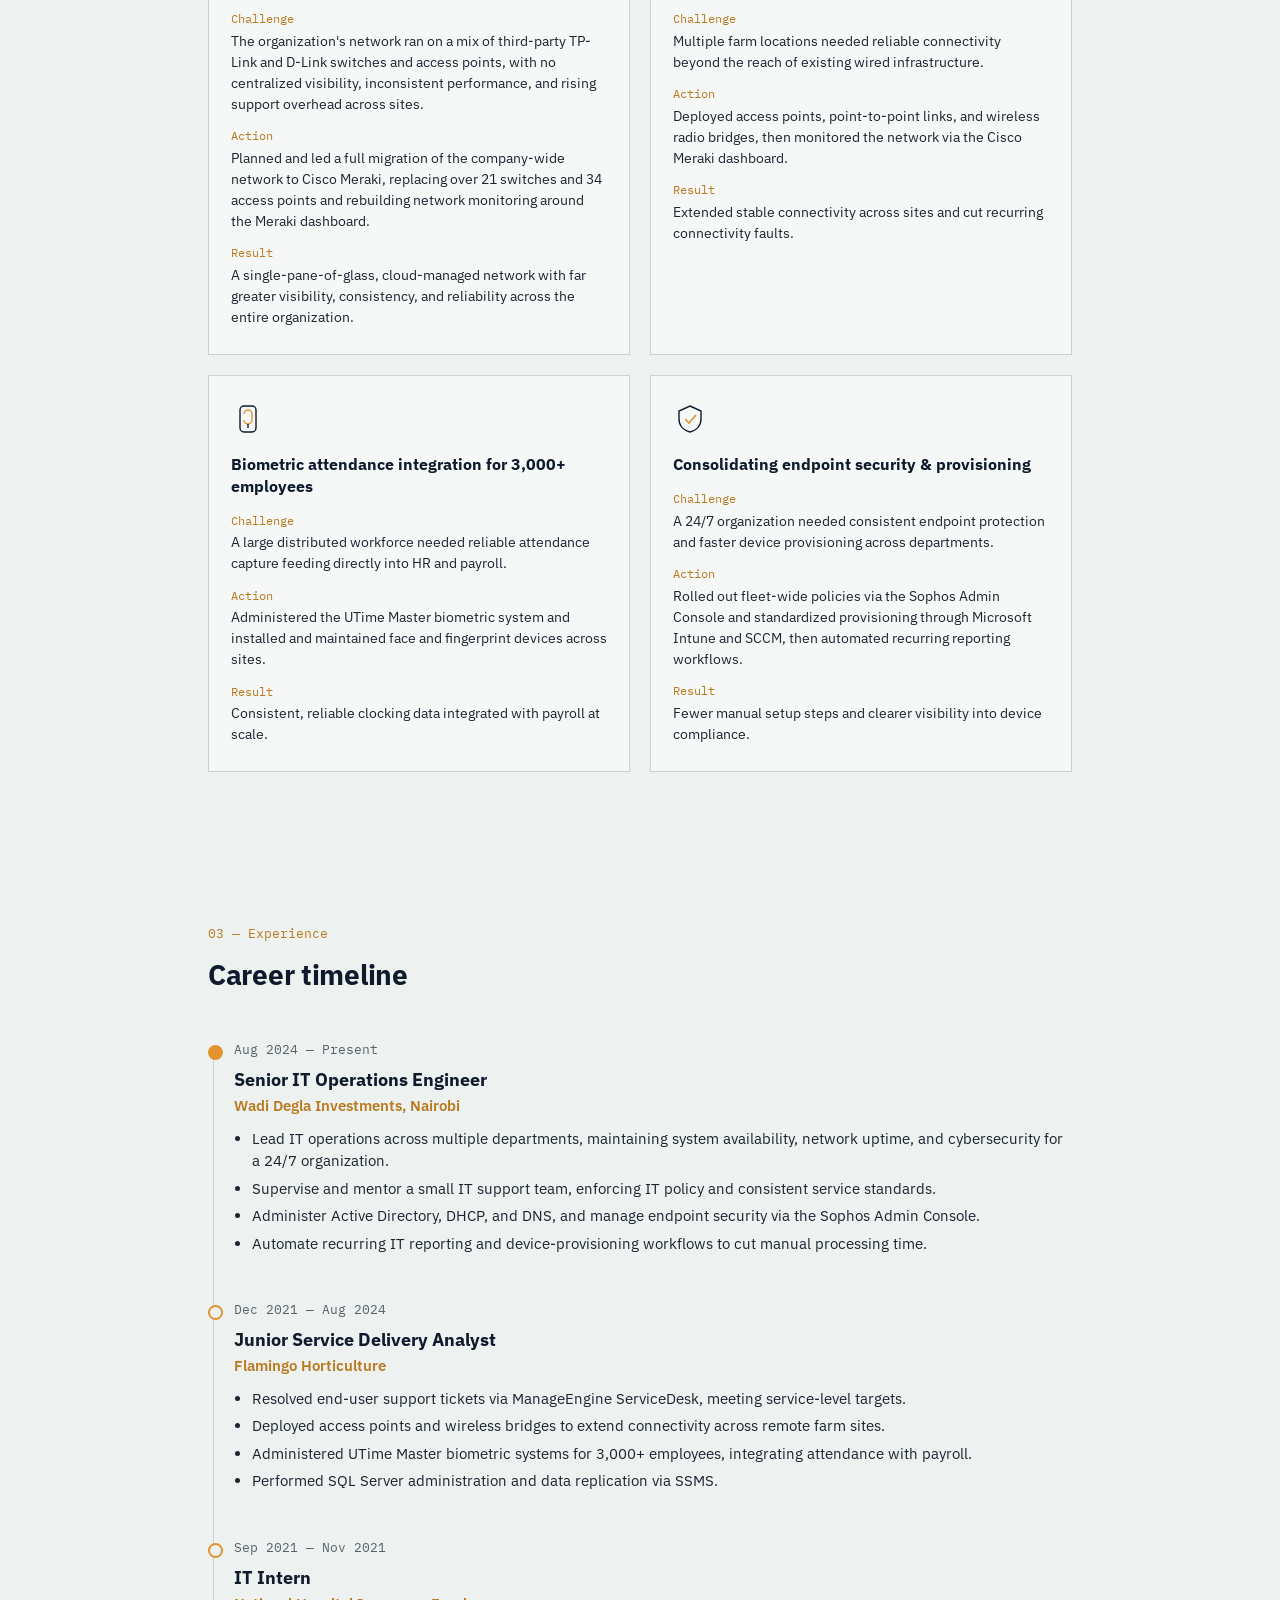
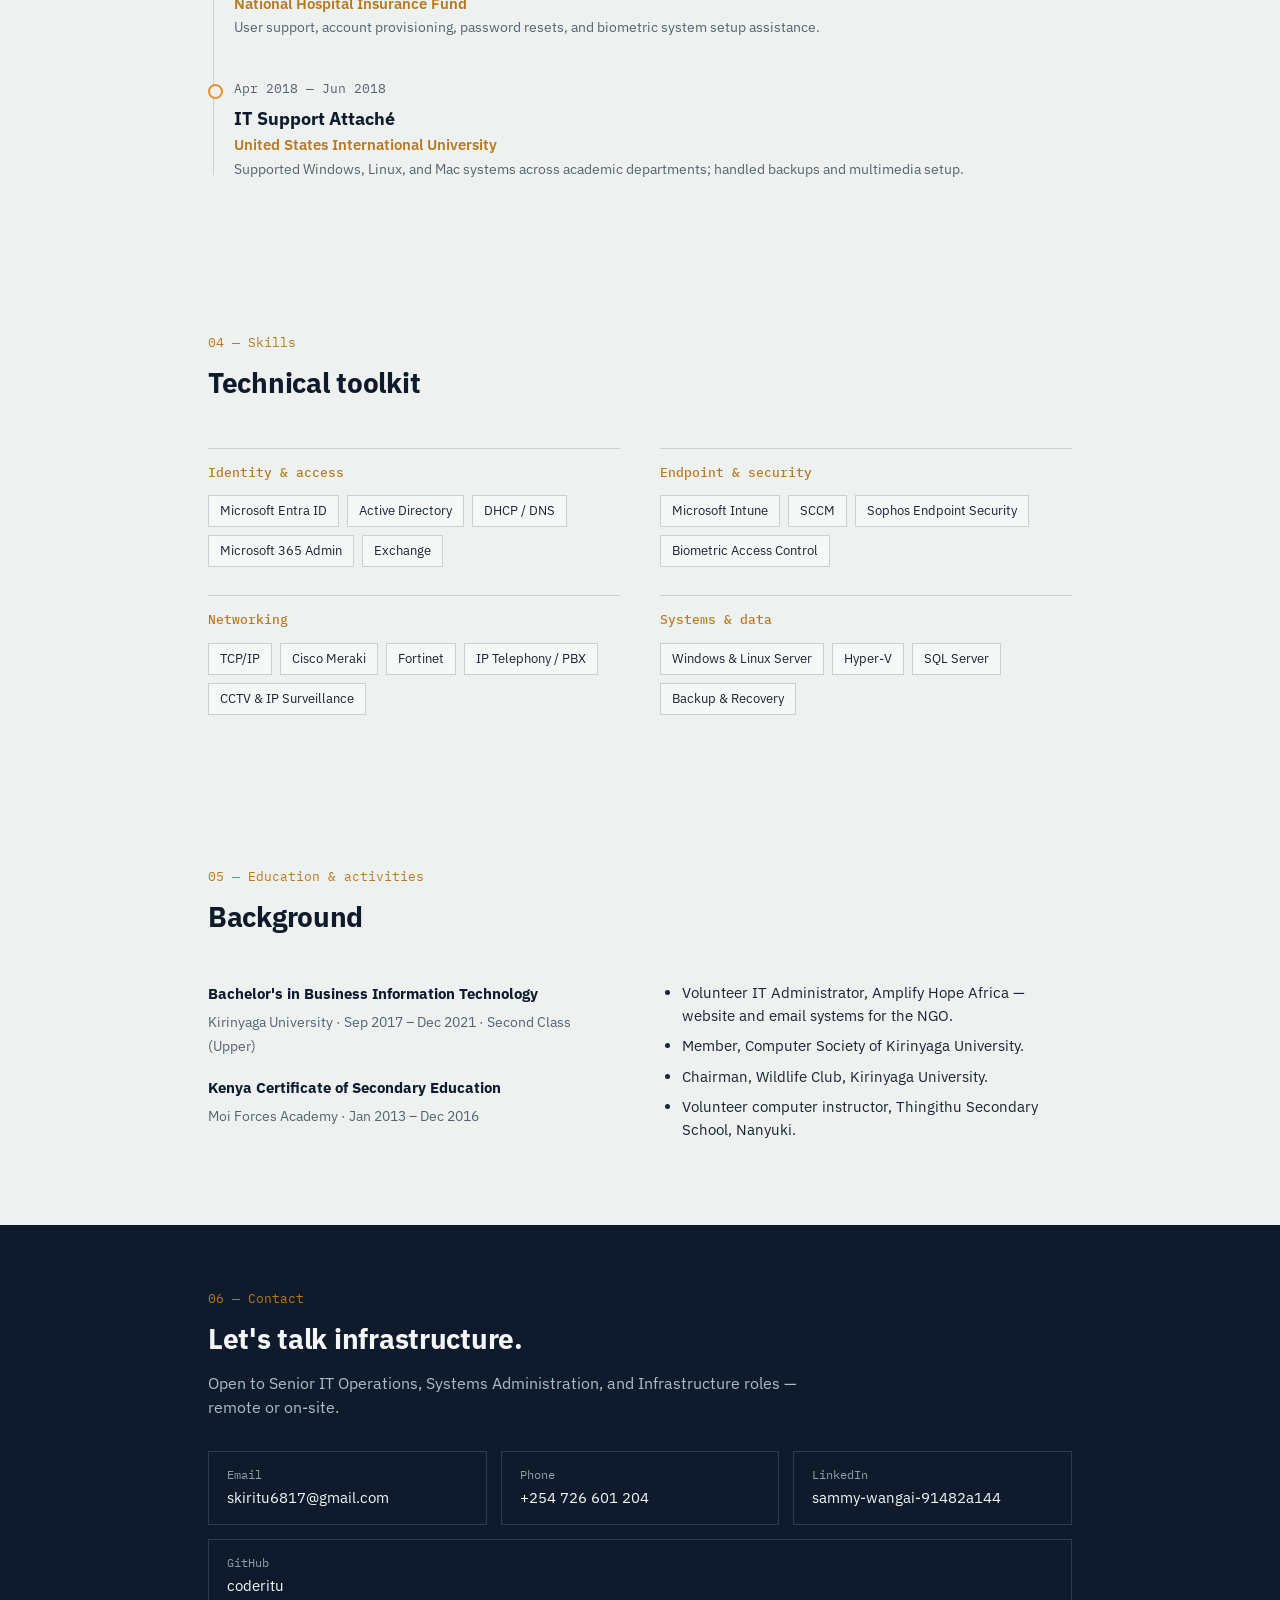
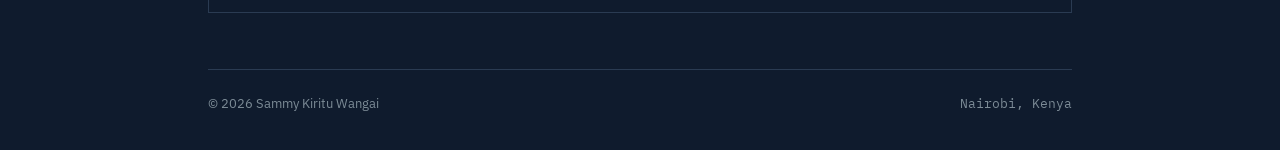
==== commit 3cb35687: "Change grid layout from 3 to 2 columns for cases" ====
--- a/index.html
+++ b/index.html
@@ -181,7 +181,7 @@
   .tl-item.compact p{margin:0; color:var(--slate); font-size:14px;}
 
   /* ---------- Case studies ---------- */
-  .cases{display:grid; grid-template-columns:repeat(3, 1fr); gap:20px;}
+  .cases{display:grid; grid-template-columns:repeat(2, 1fr); gap:20px;}
   .case{
     border:1px solid var(--line);
     background:#F5F8F6;
@@ -219,7 +219,6 @@
   .edu-item span{color:var(--slate); font-size:13.5px;}
   .activities ul{margin:0; padding-left:18px; color:var(--charcoal); font-size:14.5px;}
   .activities li{margin-bottom:8px;}
-  .activities{border: 2px dotted #3498db;}
 
   /* ---------- Footer / Contact ---------- */
   footer{
@@ -343,6 +342,22 @@
 
       <div class="case">
         <svg width="34" height="34" viewBox="0 0 34 34" fill="none">
+          <rect x="3" y="14" width="8" height="6" rx="1" stroke="#0F1B2D" stroke-width="1.4"/>
+          <rect x="13" y="14" width="8" height="6" rx="1" stroke="#0F1B2D" stroke-width="1.4"/>
+          <rect x="23" y="14" width="8" height="6" rx="1" stroke="#0F1B2D" stroke-width="1.4"/>
+          <path d="M7 14 V9 H27 V14" stroke="#E2932F" stroke-width="1.4"/>
+          <circle cx="17" cy="5" r="2.4" stroke="#E2932F" stroke-width="1.4"/>
+          <path d="M17 7.4 V9" stroke="#E2932F" stroke-width="1.4"/>
+          <path d="M7 20 V25 M17 20 V25 M27 20 V25" stroke="#0F1B2D" stroke-width="1.4"/>
+        </svg>
+        <h3>Company-wide network overhaul: third-party to Cisco Meraki</h3>
+        <div class="case-row"><span class="case-label">Challenge</span><p>The organization's network ran on a mix of third-party TP-Link and D-Link switches and access points, with no centralized visibility, inconsistent performance, and rising support overhead across sites.</p></div>
+        <div class="case-row"><span class="case-label">Action</span><p>Planned and led a full migration of the company-wide network to Cisco Meraki, replacing over 21 switches and 34 access points and rebuilding network monitoring around the Meraki dashboard.</p></div>
+        <div class="case-row"><span class="case-label">Result</span><p>A single-pane-of-glass, cloud-managed network with far greater visibility, consistency, and reliability across the entire organization.</p></div>
+      </div>
+
+      <div class="case">
+        <svg width="34" height="34" viewBox="0 0 34 34" fill="none">
           <circle cx="17" cy="6" r="3" stroke="#0F1B2D" stroke-width="1.4"/>
           <circle cx="6" cy="26" r="3" stroke="#0F1B2D" stroke-width="1.4"/>
           <circle cx="28" cy="26" r="3" stroke="#0F1B2D" stroke-width="1.4"/>
@@ -486,9 +501,9 @@
       <div class="activities">
         <ul>
           <li>Volunteer IT Administrator, Amplify Hope Africa — website and email systems for the NGO.</li>
-          <li>Github copilot certificate and currently working towards Microsoft AZ-104</li>
+          <li>Member, Computer Society of Kirinyaga University.</li>
+          <li>Chairman, Wildlife Club, Kirinyaga University.</li>
           <li>Volunteer computer instructor, Thingithu Secondary School, Nanyuki.</li>
-          <li>Chairman, Wildlife Club, Kirinyaga University.</li>
         </ul>
       </div>
     </div>
